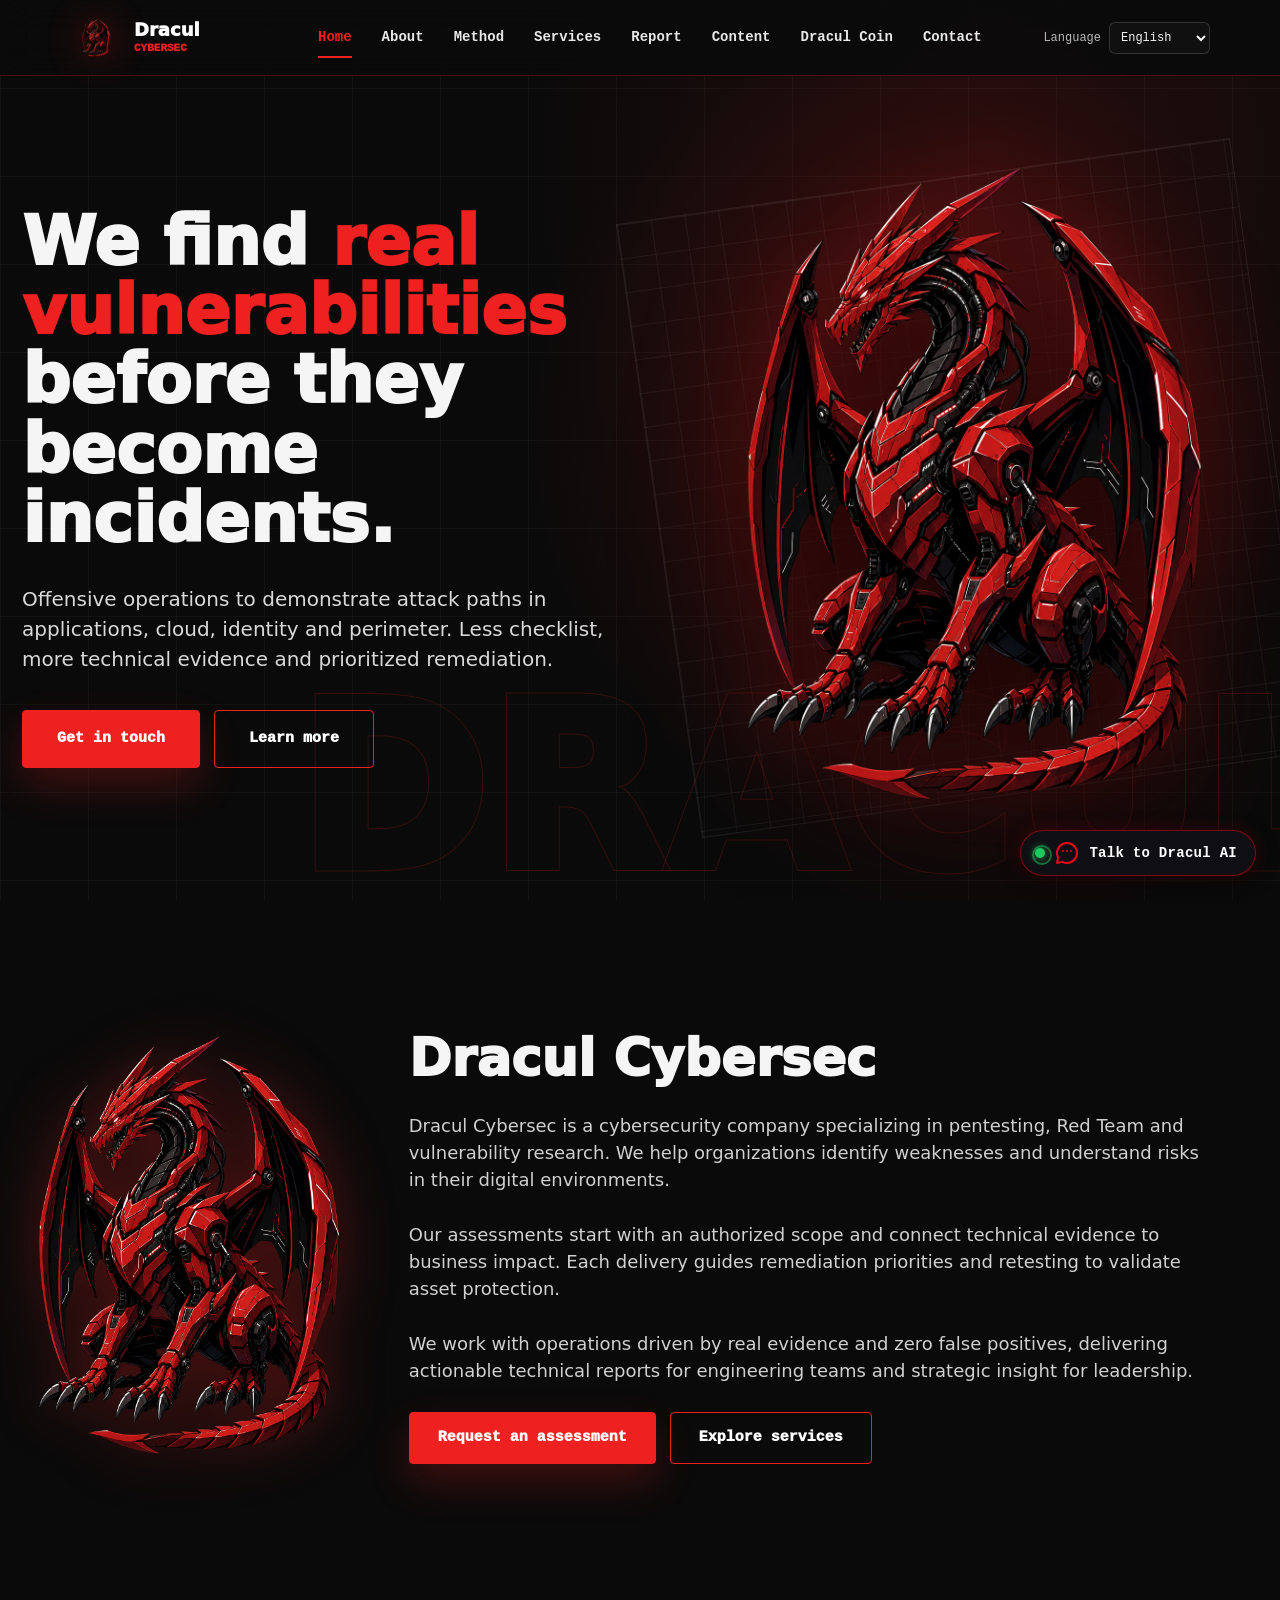
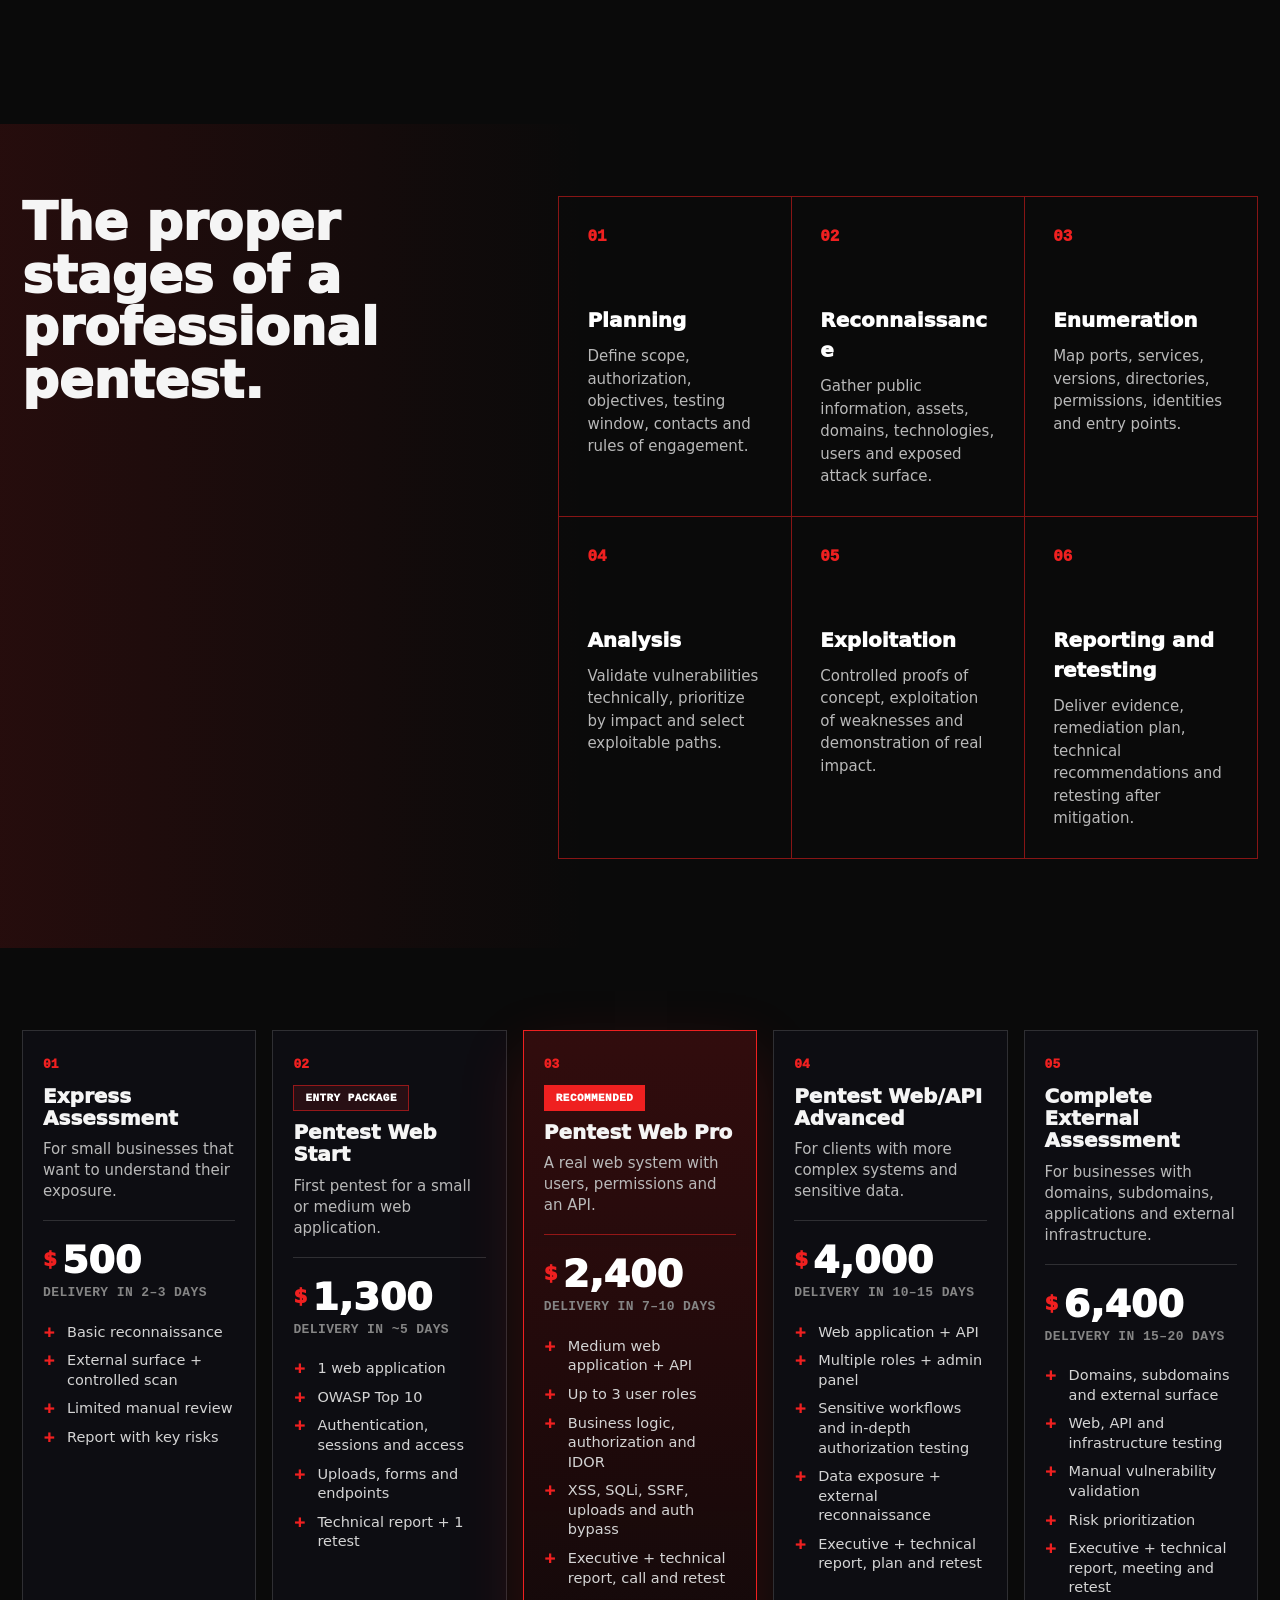
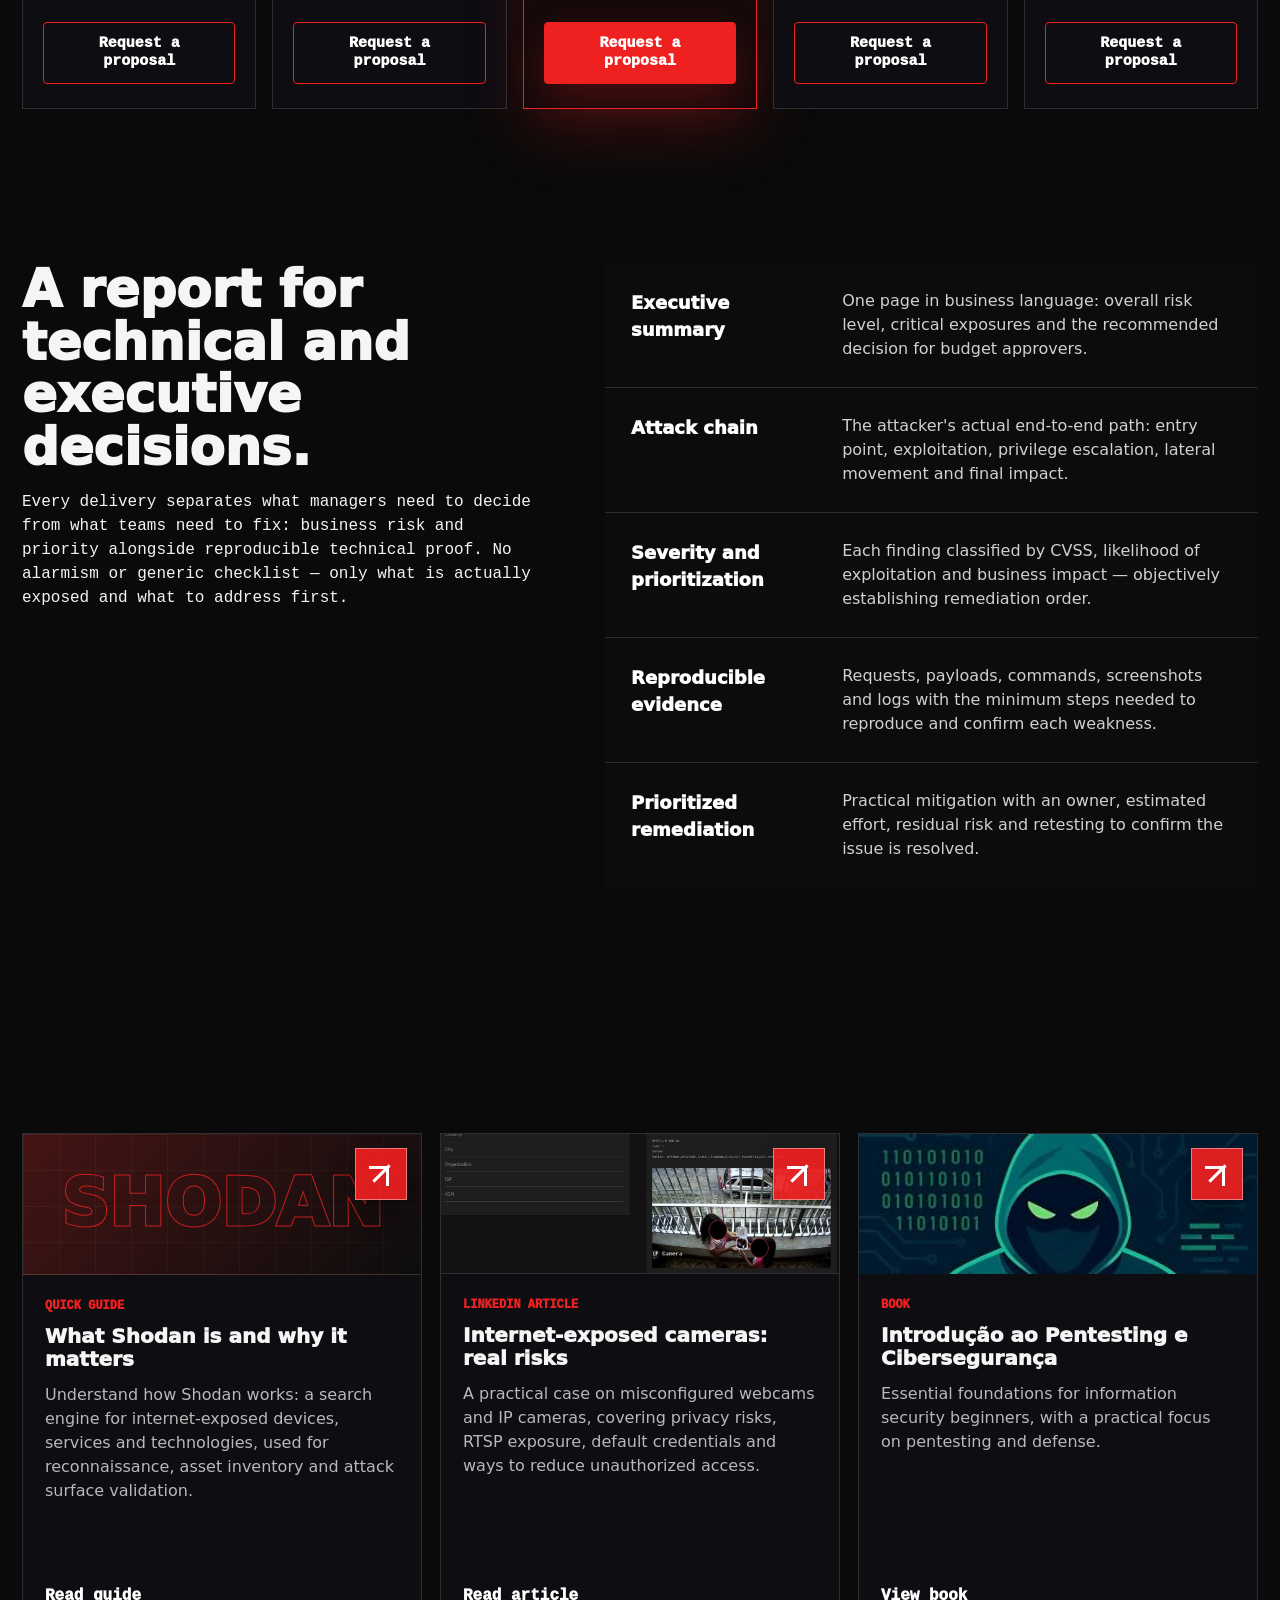
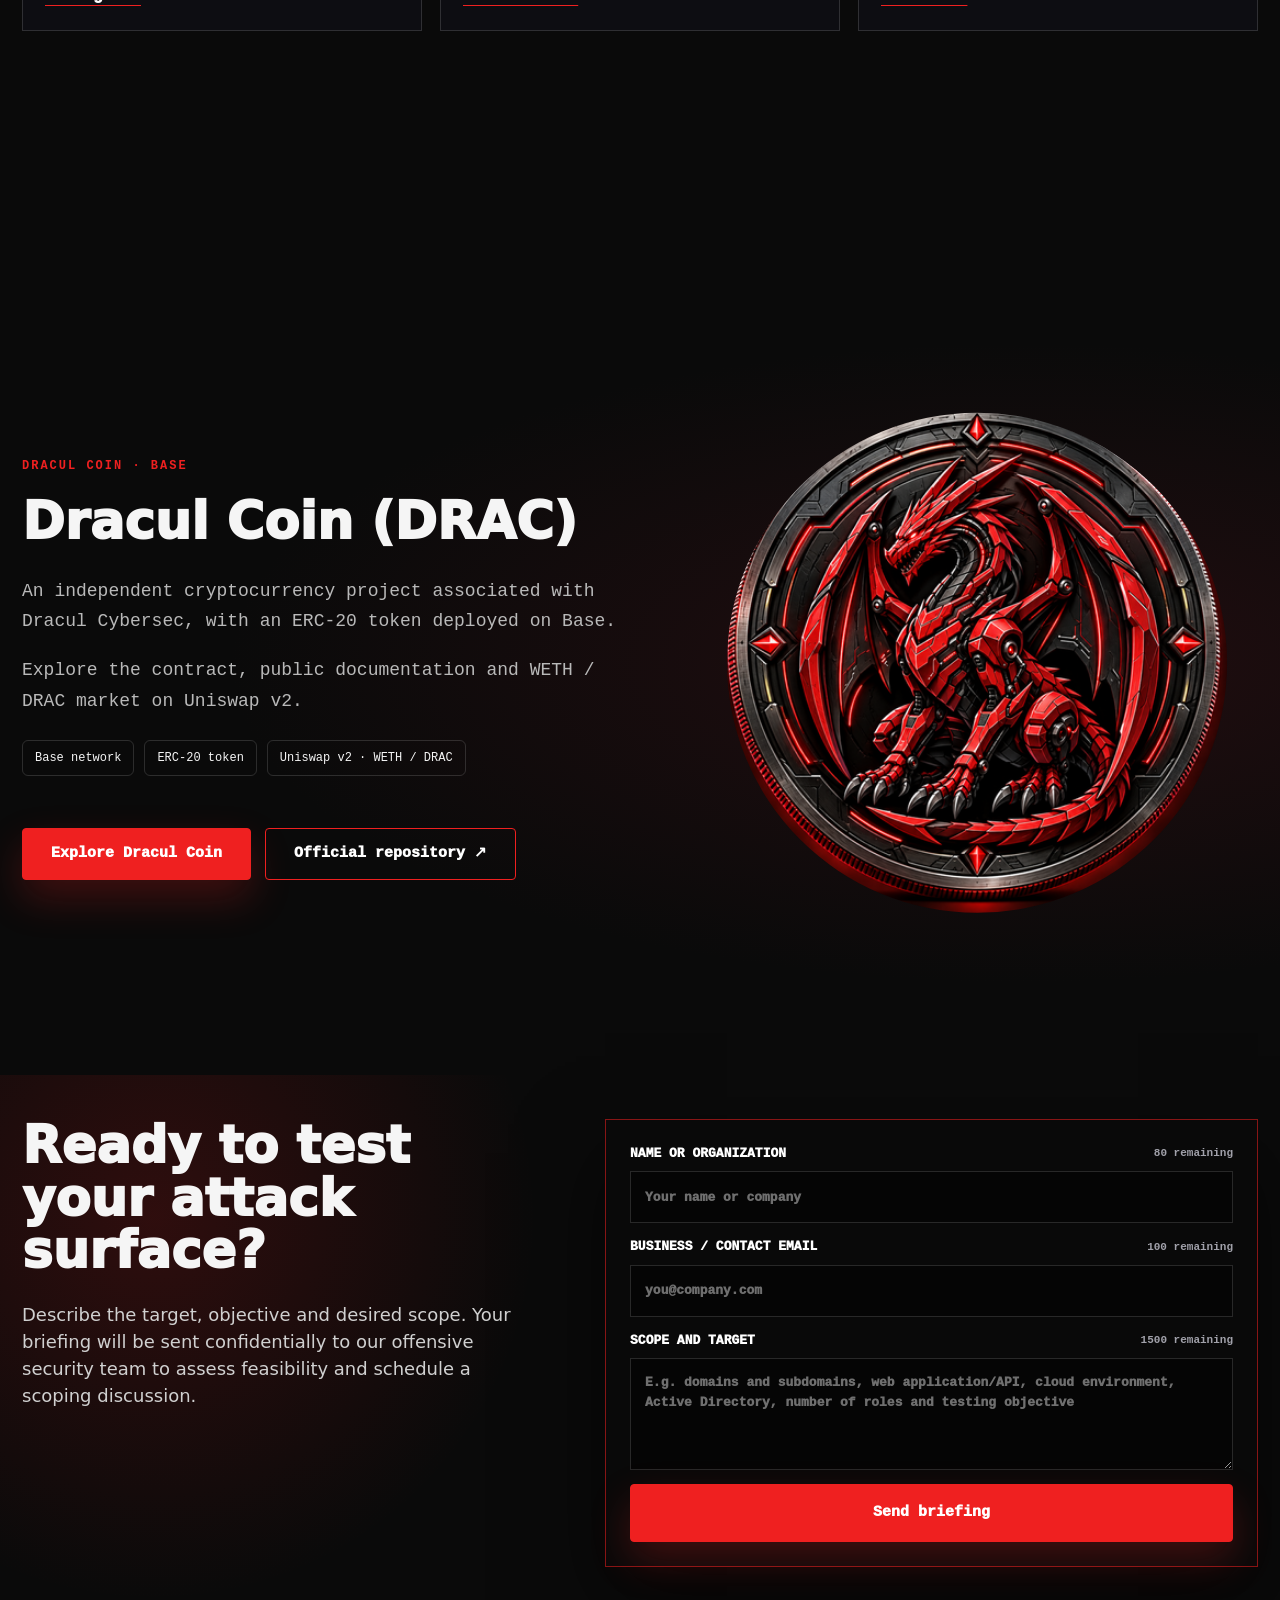
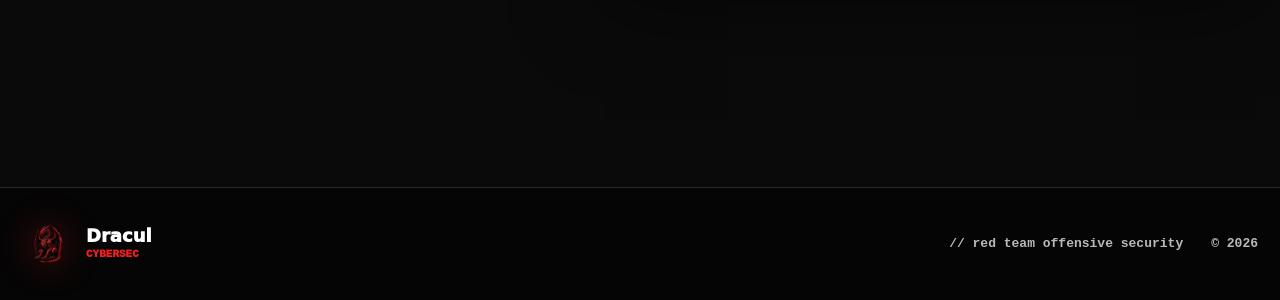
==== docs/index.html @ f7e7abd5 "fix(contact): fix briefing form email transmission with multi-tier delivery and fallback" ====
<!DOCTYPE html>

<html lang="en">
<head><script>document.documentElement.setAttribute('data-locale-initializing','');</script>
<meta charset="utf-8"/>
<meta content="width=device-width, initial-scale=1" name="viewport"/>
<title>Dracul Cybersec | Red Team Offensive Security</title>
<meta content="Dracul Cybersec executa Red Team, pentest ofensivo, pesquisa de vulnerabilidades e validação de caminhos reais de ataque." name="description"/>
<meta content="pentest, red team, cibersegurança, seguranca ofensiva, active directory, pentest web, pentest mobile, api security, dracul cybersec" name="keywords"/>
<meta content="index, follow, max-image-preview:large, max-snippet:-1, max-video-preview:-1" name="robots"/>
<link href="https://draculcybersec.com/" rel="canonical"/>
<meta content="#0a0a0a" name="theme-color"/>
<!-- Open Graph / Facebook / WhatsApp -->
<meta content="pt_BR" property="og:locale"/>
<meta content="website" property="og:type"/>
<meta content="Dracul Cybersec | Red Team &amp; Pentest Ofensivo" property="og:title"/>
<meta content="Operações de Red Team e Pentests avançados em aplicações web, mobile, APIs e nuvem com validação prática e reteste incluso." property="og:description"/>
<meta content="https://draculcybersec.com/" property="og:url"/>
<meta content="Dracul Cybersec" property="og:site_name"/>
<meta content="https://draculcybersec.com/assets/dracul-brand-mark.png" property="og:image"/>
<!-- Twitter Card -->
<meta content="summary_large_image" name="twitter:card"/>
<meta content="Dracul Cybersec | Red Team &amp; Pentest Ofensivo" name="twitter:title"/>
<meta content="Operações ofensivas para provar caminhos reais de ataque antes que virem incidentes." name="twitter:description"/>
<meta content="https://draculcybersec.com/assets/dracul-brand-mark.png" name="twitter:image"/>
<link href="assets/favicon.png" rel="icon" type="image/png"/>
<link as="image" href="assets/dracul-brand-mark.png" rel="preload"/>
<link href="styles.css?v=20261011j" rel="stylesheet"/>
<!-- Schema.org JSON-LD para indexadores (Google, Bing) -->
<script type="application/ld+json">
    {
      "@context": "https://schema.org",
      "@graph": [
        {
          "@type": "ProfessionalService",
          "@id": "https://draculcybersec.com/#organization",
          "name": "Dracul Cybersec",
          "url": "https://draculcybersec.com/",
          "logo": "https://draculcybersec.com/assets/dracul-brand-mark.png",
          "image": "https://draculcybersec.com/assets/dracul-hero-dragon.png",
          "description": "Empresa de segurança cibernética especializada em Red Team, Pentests avançados Web, Mobile, APIs, Nuvem e Active Directory com evidências reais e reteste incluso.",
          "priceRange": "$$",
          "areaServed": {
            "@type": "Country",
            "name": "Brazil"
          },
          "hasOfferCatalog": {
            "@type": "OfferCatalog",
            "name": "Serviços de Segurança Ofensiva",
            "itemListElement": [
              {
                "@type": "Offer",
                "itemOffered": {
                  "@type": "Service",
                  "name": "Pentest Web, Mobile & APIs",
                  "description": "Identificação e exploração de vulnerabilidades críticas em aplicações web, mobile e APIs com validação prática sem falsos positivos."
                }
              },
              {
                "@type": "Offer",
                "itemOffered": {
                  "@type": "Service",
                  "name": "Operações de Red Team",
                  "description": "Simulações de ataque de alta fidelidade simulando adversários reais para avaliar a resiliência e detecção de incidentes."
                }
              },
              {
                "@type": "Offer",
                "itemOffered": {
                  "@type": "Service",
                  "name": "Active Directory & Segurança em Nuvem",
                  "description": "Mapeamento de caminhos de escalação de privilégios e abuso de permissões em Active Directory, AWS, Azure e GCP."
                }
              },
              {
                "@type": "Offer",
                "itemOffered": {
                  "@type": "Service",
                  "name": "Attack Surface Management",
                  "description": "Mapeamento contínuo de superfície de ataque exposta na internet e identificação preventiva de ativos esquecidos."
                }
              },
              {
                "@type": "Offer",
                "itemOffered": {
                  "@type": "Service",
                  "name": "Exercício de Purple Team",
                  "description": "Atuação integrada entre equipe ofensiva e defensiva para calibração de alertas SIEM/SOC e capacidade de resposta."
                }
              }
            ]
          }
        }
      ]
    }
    </script>
</head>
<body>
<header class="site-header" data-header="">
<a aria-label="Dracul Cybersec" class="brand" href="#inicio">
<img alt="" height="512" src="assets/dracul-brand-mark.png" width="512"/>
<span>
<strong>Dracul</strong>
<small>Cybersec</small>
</span>
</a>
<button aria-controls="nav" aria-expanded="false" class="nav-toggle" data-nav-toggle="" type="button">
<span></span>
<span></span>
<span></span>
<span class="sr-only">Abrir menu</span>
</button>
<nav class="nav" data-nav="" id="nav">
<div class="nav-mobile-top">
<span class="nav-mobile-title">MENU // SISTEMA</span>
<span class="nav-mobile-badge">TERMINAL OFENSIVO</span>
</div>
<div class="nav-links-list">
<a class="is-active" href="#inicio">
<span class="nav-item-num">01</span>
<span class="nav-item-name">Home</span>
<span aria-hidden="true" class="nav-item-arrow">→</span>
</a>
<a href="#sobre">
<span class="nav-item-num">02</span>
<span class="nav-item-name">Sobre</span>
<span aria-hidden="true" class="nav-item-arrow">→</span>
</a>
<a href="#metodo">
<span class="nav-item-num">03</span>
<span class="nav-item-name">Método</span>
<span aria-hidden="true" class="nav-item-arrow">→</span>
</a>
<a href="#servicos">
<span class="nav-item-num">04</span>
<span class="nav-item-name">Serviços</span>
<span aria-hidden="true" class="nav-item-arrow">→</span>
</a>
<a href="#relatorio">
<span class="nav-item-num">05</span>
<span class="nav-item-name">Relatório</span>
<span aria-hidden="true" class="nav-item-arrow">→</span>
</a>
<a href="#conteudo">
<span class="nav-item-num">06</span>
<span class="nav-item-name">Conteúdo</span>
<span aria-hidden="true" class="nav-item-arrow">→</span>
</a>
<a href="#dracul-coin"><span class="nav-item-num">07</span><span class="nav-item-name">Dracul Coin</span><span aria-hidden="true" class="nav-item-arrow">→</span></a>
</div>
<!-- <a href="#academy">Academy</a> -->
<div class="nav-cta-box">
<a class="nav-cta-btn" href="#contato">
<span class="nav-cta-desktop">Contato</span>
<span class="nav-cta-mobile">Falar com Especialistas</span>
<span aria-hidden="true" class="nav-cta-arrow">→</span>
</a>
</div>
<div class="nav-mobile-bottom">
<div class="nav-status-indicator">
<span class="pulse-dot"></span>
<span>DRACUL CYBERSEC // RED TEAM</span>
</div>
<span class="nav-system-status">ONLINE</span>
</div>
</nav>
<label class="portfolio-language"><span>Language</span><select aria-label="Language" id="portfolio-language"><option lang="en" selected value="en">English</option><option lang="es" value="es">Español</option><option lang="pt-BR" value="pt">Português</option></select></label>
</header>
<main>
<section aria-labelledby="hero-title" class="hero" id="inicio">
<div aria-hidden="true" class="hero-bg-word">DRACUL</div>
<div class="container hero-grid">
<div class="hero-copy">
<h1 id="hero-title">
              Encontramos <span>falhas reais</span> antes que elas virem incidente.
            </h1>
<p class="lead">
              Operações ofensivas para provar caminhos de ataque em aplicações, nuvem, identidade e perímetro. Menos
              checklist, mais evidência técnica e correção priorizada.
            </p>
<div class="hero-actions">
<a class="button primary" href="#contato">Entre em contato</a>
<a class="button outline" href="#sobre">Saiba mais</a>
<!-- <a class="button outline" href="http://localhost/index.php">Acessar Academy</a> -->
</div>
</div>
<div aria-label="Dragão Dracul Cybersec" class="hero-art">
<div aria-hidden="true" class="dragon-halo"></div>
<img alt="Dragão cybernético Dracul Cybersec" height="1536" src="assets/dracul-hero-dragon.png" width="1024"/>
</div>
</div>
</section>
<section aria-labelledby="about-title" class="about-section" id="sobre">
<div class="container about-grid">
<div class="about-dragon">
<img alt="Dragão da Dracul Cybersec" height="1536" src="assets/dracul-hero-dragon.png" width="1024"/>
</div>
<div class="about-copy">
<h2 id="about-title">Dracul Cybersec</h2>
<p>
              A Dracul Cybersec é uma empresa de cibersegurança especializada em pentest, Red Team e pesquisa de vulnerabilidades. Ajudamos organizações a identificar falhas e entender os riscos em seus ambientes digitais.
            </p>
<p>
              Nossas avaliações partem de um escopo autorizado e conectam evidências técnicas ao impacto no negócio. Cada entrega orienta a priorização das correções e o reteste para validar a proteção dos ativos.
            </p>
<p>
              Trabalhamos com operações orientadas a evidências reais e zero falsos positivos, com relatórios técnicos acionáveis para times de engenharia e visão estratégica para a liderança.
            </p>
<div class="about-actions">
<a class="button primary compact" href="#contato">Solicitar avaliação</a>
<a class="button outline compact" href="#servicos">Conhecer serviços</a>
</div>
</div>
</div>
</section>
<section aria-labelledby="method-title" class="method-section" id="metodo">
<div class="container method-grid">
<div>
<h2 id="method-title">Etapas corretas de um pentest profissional.</h2>
</div>
<ol class="steps">
<li><span>01</span><strong>Planejamento</strong><p>Definição de escopo, autorização, objetivos, janela, contatos e regras de engajamento.</p></li>
<li><span>02</span><strong>Reconhecimento</strong><p>Coleta de informações públicas, ativos, domínios, tecnologias, usuários e superfície exposta.</p></li>
<li><span>03</span><strong>Enumeração</strong><p>Mapeamento de portas, serviços, versões, diretórios, permissões, identidades e pontos de entrada.</p></li>
<li><span>04</span><strong>Análise</strong><p>Validação técnica de vulnerabilidades, priorização por impacto e escolha dos caminhos exploráveis.</p></li>
<li><span>05</span><strong>Exploração</strong><p>Execução controlada de provas de conceito, abuso de falhas e demonstração do impacto real.</p></li>
<li><span>06</span><strong>Relatório e reteste</strong><p>Entrega das evidências, plano de correção, recomendação técnica e reteste após mitigação.</p></li>
</ol>
</div>
</section>
<section aria-label="Serviços" class="services-section" id="servicos">
<div class="container pricing-grid">
<article class="price-card">
<header class="price-head">
<span class="price-index">01</span>
<h3>Auditoria Express</h3>
<p class="price-for">Para empresas pequenas que querem saber se estão muito expostas.</p>
</header>
<p class="price-value"><span class="price-currency">$</span>500</p>
<p class="price-term">Entrega em 2–3 dias</p>
<ul class="price-list">
<li>Reconhecimento básico</li>
<li>Superfície externa + scan controlado</li>
<li>Revisão manual limitada</li>
<li>Relatório com principais riscos</li>
</ul>
<a class="button outline compact price-cta" href="#contato">Solicitar proposta</a>
</article>
<article class="price-card">
<header class="price-head">
<span class="price-index">02</span>
<span class="price-badge">Pacote de entrada</span>
<h3>Pentest Web Start</h3>
<p class="price-for">Primeiro pentest de uma aplicação web pequena ou média.</p>
</header>
<p class="price-value"><span class="price-currency">$</span>1,300</p>
<p class="price-term">Entrega em ~5 dias</p>
<ul class="price-list">
<li>1 aplicação web</li>
<li>OWASP Top 10</li>
<li>Autenticação, sessão e acesso</li>
<li>Uploads, formulários e endpoints</li>
<li>Relatório técnico + 1 reteste</li>
</ul>
<a class="button outline compact price-cta" href="#contato">Solicitar proposta</a>
</article>
<article class="price-card is-featured">
<header class="price-head">
<span class="price-index">03</span>
<span class="price-badge">Mais recomendado</span>
<h3>Pentest Web Pro</h3>
<p class="price-for">Sistema web real com usuários, permissões e API.</p>
</header>
<p class="price-value"><span class="price-currency">$</span>2,400</p>
<p class="price-term">Entrega em 7–10 dias</p>
<ul class="price-list">
<li>Aplicação web média + API</li>
<li>Até 3 perfis de usuário</li>
<li>Lógica de negócio, autorização e IDOR</li>
<li>XSS, SQLi, SSRF, upload e auth bypass</li>
<li>Relatório exec. + técnico, call e reteste</li>
</ul>
<a class="button primary compact price-cta" href="#contato">Solicitar proposta</a>
</article>
<article class="price-card">
<header class="price-head">
<span class="price-index">04</span>
<h3>Pentest Web/API Advanced</h3>
<p class="price-for">Para cliente com sistema mais sério e dados sensíveis.</p>
</header>
<p class="price-value"><span class="price-currency">$</span>4,000</p>
<p class="price-term">Entrega em 10–15 dias</p>
<ul class="price-list">
<li>Aplicação web + API</li>
<li>Múltiplos perfis + painel admin</li>
<li>Fluxos sensíveis e autorização profunda</li>
<li>Exposição de dados + recon externo</li>
<li>Relatório exec. + técnico, plano e reteste</li>
</ul>
<a class="button outline compact price-cta" href="#contato">Solicitar proposta</a>
</article>
<article class="price-card">
<header class="price-head">
<span class="price-index">05</span>
<h3>Auditoria Externa Completa</h3>
<p class="price-for">Para empresas com domínio, subdomínios, aplicações e infraestrutura externa.</p>
</header>
<p class="price-value"><span class="price-currency">$</span>6,400</p>
<p class="price-term">Entrega em 15–20 dias</p>
<ul class="price-list">
<li>Domínios, subdomínios e superfície externa</li>
<li>Testes web, API e infraestrutura</li>
<li>Validação manual de vulnerabilidades</li>
<li>Priorização de risco</li>
<li>Relatório exec. + técnico, reunião e reteste</li>
</ul>
<a class="button outline compact price-cta" href="#contato">Solicitar proposta</a>
</article>
</div>
</section>
<section aria-labelledby="proof-title" class="proof-section" id="relatorio">
<div class="container proof-grid">
<div>
<h2 id="proof-title">Relatório que serve para decisão técnica e executiva.</h2>
<p>
              Toda entrega separa o que o gestor precisa para decidir do que a equipe precisa para corrigir:
              risco de negócio e prioridade de um lado, prova técnica reproduzível do outro. Sem alarmismo e
              sem checklist genérico — apenas o que está realmente exposto e o que fazer primeiro.
            </p>
</div>
<div class="proof-list">
<p><strong>Resumo executivo</strong><span>Uma página em linguagem de negócio: nível de risco geral, exposições críticas e a decisão recomendada para quem aprova orçamento.</span></p>
<p><strong>Cadeia de ataque</strong><span>O caminho real do atacante de ponta a ponta: ponto de entrada, exploração, escalada de privilégio, movimentação lateral e impacto final.</span></p>
<p><strong>Severidade e priorização</strong><span>Cada achado classificado por CVSS, probabilidade de exploração e impacto no negócio — definindo objetivamente a ordem do que corrigir.</span></p>
<p><strong>Evidência reproduzível</strong><span>Requests, payloads, comandos, prints e logs com os passos mínimos para sua equipe reproduzir e confirmar cada falha.</span></p>
<p><strong>Correção priorizada</strong><span>Mitigação prática com responsável (owner), esforço estimado, risco residual e reteste para comprovar que a falha foi fechada.</span></p>
</div>
</div>
</section>
<section aria-label="Conteúdo" class="content-section" id="conteudo">
<div class="container content-grid">
<article class="content-card feature-card">
<button aria-label="Ler guia sobre o Shodan" class="content-preview shodan-media" data-modal-target="article-shodan-modal" type="button">
<span>SHODAN</span>
<span aria-hidden="true" class="open-badge"></span>
</button>
<div>
<p class="content-type">Guia rápido</p>
<h3>O que é o Shodan e por que ele importa</h3>
<p>
                Entenda como o Shodan funciona: um motor de busca para dispositivos, serviços e tecnologias expostas na
                internet, usado em reconhecimento, inventário de ativos e validação de superfície de ataque.
              </p>
<button class="content-action" data-modal-target="article-shodan-modal" type="button">
                Ler guia
              </button>
</div>
</article>
<article class="content-card">
<button aria-label="Ler artigo sobre câmeras expostas na internet" class="content-preview" data-modal-target="post-shodan-modal" type="button">
<img alt="" height="577" src="assets/linkedin-shodan-post-thumb.jpg" width="1280"/>
<span aria-hidden="true" class="open-badge"></span>
</button>
<div>
<p class="content-type">Artigo no LinkedIn</p>
<h3>Câmeras expostas na internet: risco real</h3>
<p>
                Caso prático sobre webcams e câmeras IP mal configuradas, com foco nos riscos de privacidade, exposição
                de RTSP, credenciais padrão e medidas para reduzir acesso indevido.
              </p>
<button class="content-action" data-modal-target="post-shodan-modal" type="button">
                Ler conteúdo
              </button>
</div>
</article>
<article class="content-card book-card">
<button aria-label="Abrir livro Introdução ao Pentesting e Cibersegurança" class="content-preview book-preview" data-modal-target="book-pentest-modal" type="button">
<img alt="Capa do livro Introdução ao Pentesting e Cibersegurança" height="522" src="assets/book-pentest-cover.jpg" width="348"/>
<span aria-hidden="true" class="open-badge"></span>
</button>
<div>
<p class="content-type">Livro</p>
<h3>Introdução ao Pentesting e Cibersegurança</h3>
<p>
                Fundamentos essenciais para iniciantes em segurança da informação, com foco em base prática para
                pentest e defesa.
              </p>
<button class="content-action" data-modal-target="book-pentest-modal" type="button">
                Ver livro
              </button>
</div>
</article>
</div>
</section>
<!-- <section class="academy-section" id="academy" aria-labelledby="academy-title">
        <div class="container academy-grid">
          <div class="academy-copy">
            <p class="academy-kicker">// Dracul Cybersec Academy</p>
            <h2 id="academy-title">Treino ofensivo com método, evidência e ambiente descartável.</h2>
            <p>
              Uma plataforma protegida por login e assinatura mensal, com manual técnico completo, checklists
              persistentes e laboratórios locais iniciados com um clique. O conteúdo acompanha o percurso real de um
              pentest autorizado — do escopo ao reteste — sem depender da EC2.
            </p>
            <ul class="academy-features">
              <li><strong>Manual aplicado</strong><span>52 capítulos, mais de 1.100 verificações e trilha adaptada ao laboratório atual.</span></li>
              <li><strong>Laboratórios locais</strong><span>Juice Shop, WebGoat, DVWA e dojo de containers publicados apenas em loopback.</span></li>
              <li><strong>Dev e Prod</strong><span>Perfis separados, cobrança Stripe em produção e isolamento explícito dos alvos.</span></li>
              <li><strong>Multilíngue</strong><span>Interface e manual completo com tradução progressiva e cache por idioma.</span></li>
            </ul>
            <div class="hero-actions">
              <a class="button primary" href="http://localhost/index.php">Entrar na Academy</a>
              <a class="button outline" href="http://localhost/index.php?r=pricing">Ver assinatura</a>
            </div>
          </div>
          <div class="academy-console" aria-label="Fluxo de aprendizagem da Dracul Cybersec Academy">
            <div class="academy-console-head"><span></span><span></span><span></span><strong>DRACUL_ACADEMY</strong></div>
            <ol>
              <li><span>01</span><div><strong>HIPÓTESE</strong><small>escopo · superfície · controle</small></div></li>
              <li><span>02</span><div><strong>LAB ISOLADO</strong><small>start · teste · evidência</small></div></li>
              <li><span>03</span><div><strong>IMPACTO MÍNIMO</strong><small>causa raiz · correção</small></div></li>
              <li><span>04</span><div><strong>RETESTE</strong><small>regressão · relatório</small></div></li>
            </ol>
            <img src="assets/dracul-brand-mark.png" alt="" width="512" height="512" />
          </div>
        </div>
      </section> -->
<section aria-labelledby="coin-intro-title" class="coin-intro-section" id="dracul-coin">
<div class="container coin-intro-grid"><div class="coin-intro-copy"><p class="coin-intro-label">DRACUL COIN · BASE</p><h2 id="coin-intro-title">Dracul Coin (DRAC)</h2>
<p>Um projeto independente de criptomoeda associado à Dracul Cybersec, com token ERC-20 implantado na rede Base.</p>
<p>Conheça o contrato, a documentação pública e o mercado WETH / DRAC na Uniswap v2.</p>
<div class="coin-intro-facts"><span>Rede Base</span><span>Token ERC-20</span><span>Uniswap v2 · WETH / DRAC</span></div>
<div class="about-actions"><a class="button primary compact" href="/draccoin/">Conhecer Dracul Coin</a><a class="button outline compact" href="https://github.com/Dracul-Cybersec/dracul-coin" rel="noopener noreferrer" target="_blank">Repositório oficial ↗</a></div>
</div><a aria-label="Conhecer Dracul Coin" class="coin-intro-visual" href="/draccoin/"><img alt="Moeda Dracul Coin com dragão vermelho" height="512" loading="lazy" src="draccoin/assets/drac-coin-512.png" width="512"/></a></div></section>
<section aria-labelledby="contact-title" class="contact-section" id="contato">
<div class="container contact-grid">
<div>
<h2 id="contact-title">Pronto para testar sua superfície?</h2>
<p>
              Conte o alvo, o objetivo e o escopo desejado. O briefing será transmitido com sigilo absoluto para a nossa equipe técnica de segurança ofensiva para avaliação de viabilidade e agendamento de alinhamento.
            </p>
</div>
<form action="https://formsubmit.co/support@draculcybersec.com" class="contact-form" data-contact-form="" method="POST">
<input name="_next" type="hidden" value="https://draculcybersec.com/#contato"/>
<input name="_subject" type="hidden" value="[Briefing Dracul Cybersec] Novo briefing recebido"/>
<input name="_captcha" type="hidden" value="false"/>
<input name="_template" type="hidden" value="table"/>
<label>
<div class="field-header">
<span>Nome ou Organização</span>
<span class="char-counter" id="name-counter">80 restantes</span>
</div>
<input autocomplete="name" id="briefing-name" maxlength="80" minlength="2" name="name" placeholder="Seu nome ou empresa" required="" type="text"/>
</label>
<label>
<div class="field-header">
<span>E-mail corporativo / contato</span>
<span class="char-counter" id="email-counter">100 restantes</span>
</div>
<input autocomplete="email" id="briefing-email" maxlength="100" minlength="5" name="email" placeholder="voce@empresa.com" required="" type="email"/>
</label>
<label>
<div class="field-header">
<span>Escopo e Alvo</span>
<span class="char-counter" id="scope-counter">1500 restantes</span>
</div>
<textarea id="briefing-scope" maxlength="1500" minlength="10" name="scope" placeholder="Ex.: domínio e subdomínios, aplicação web/API, ambiente cloud, Active Directory, nº de perfis e o objetivo do teste" required="" rows="4"></textarea>
</label>
<button class="button primary full" type="submit">Enviar briefing</button>
</form>
</div>
</section>
</main>
<dialog aria-labelledby="article-shodan-title" class="modal modal-reading-dialog" id="article-shodan-modal">
<div class="modal-panel">
<button aria-label="Fechar" class="modal-close" data-modal-close="" type="button">Fechar</button>
<article class="modal-reading">
<p class="content-type">Guia rápido</p>
<h2 id="article-shodan-title">O que é o Shodan e por que ele importa</h2>
<p class="article-meta">Dracul Cybersec · Fundamentos de reconhecimento · ~5 min de leitura</p>
<p class="article-lead">
            O Shodan é um motor de busca para ativos conectados à internet. Enquanto buscadores tradicionais indexam
            páginas, o Shodan cataloga serviços, banners, portas, certificados, tecnologias e metadados que ajudam a
            entender o que uma organização ou um provedor deixou exposto publicamente.
          </p>
<div class="modal-article">
<h3>O que o Shodan enxerga</h3>
<p>
              Quando um serviço responde na internet, ele pode revelar informações técnicas: porta aberta, protocolo,
              versão do software, cabeçalhos HTTP, certificado TLS, nome do produto, localização aproximada, provedor,
              sistema operacional ou mensagem de banner. O Shodan coleta esse tipo de dado e permite consultar o
              resultado como um inventário pesquisável da superfície pública.
            </p>
<p>
              Isso não significa que todo resultado seja uma vulnerabilidade. Um servidor web, uma VPN ou um painel de
              administração podem aparecer no Shodan apenas porque estão publicados. O risco nasce quando o serviço está
              desatualizado, mal configurado, sem autenticação adequada, com credenciais padrão ou exposto sem necessidade.
            </p>
<h3>Como ele é usado em segurança</h3>
<p>
              Em um trabalho autorizado, o Shodan acelera a fase de reconhecimento. Ele ajuda a localizar ativos que a
              empresa talvez nem saiba que estão online, identificar tecnologias antigas, descobrir portas incomuns e
              priorizar aquilo que precisa de validação manual. Para defesa, funciona como uma lente externa: mostra como
              a organização aparece para qualquer pessoa na internet.
            </p>
<dl class="defs">
<div><dt>Inventário externo</dt><dd>Ajuda a encontrar domínios, IPs e serviços publicados fora do controle esperado.</dd></div>
<div><dt>Priorização</dt><dd>Permite filtrar tecnologias, portas e banners que merecem revisão antes de uma exploração real.</dd></div>
<div><dt>Monitoramento</dt><dd>Serve para acompanhar se um ativo novo apareceu exposto depois de mudanças de infraestrutura.</dd></div>
</dl>
<h3>Filtros comuns</h3>
<p>
              A força do Shodan está nos filtros. Eles permitem transformar uma busca ampla em uma consulta operacional.
              Alguns exemplos seguros para entendimento:
            </p>
<pre class="code-block"><code>org:"Nome da Organizacao"
ssl.cert.subject.cn:"exemplo.com"
http.title:"Painel Administrativo"
port:443 product:"nginx"</code></pre>
<dl class="defs">
<div><dt>org</dt><dd>Filtra por organização ou provedor associado ao ativo.</dd></div>
<div><dt>ssl.cert.subject.cn</dt><dd>Procura nomes presentes no certificado TLS.</dd></div>
<div><dt>http.title</dt><dd>Busca pelo título HTML retornado por uma aplicação web.</dd></div>
<div><dt>port / product</dt><dd>Combinam porta e tecnologia para refinar a superfície analisada.</dd></div>
</dl>
<h3>O que fazer com os achados</h3>
<p>
              O resultado do Shodan deve ser ponto de partida, não conclusão. Depois de encontrar um ativo, o passo
              correto é confirmar propriedade, validar se o serviço ainda está online, entender se ele deveria estar
              exposto e documentar risco, impacto e correção. Em ambientes profissionais, cada teste precisa respeitar
              escopo e autorização.
            </p>
<ul>
<li>Remova da internet painéis administrativos que não precisam ser públicos.</li>
<li>Restrinja acesso por VPN, allowlist de IP ou controle de identidade forte.</li>
<li>Atualize serviços que aparecem com versões antigas ou banners detalhados demais.</li>
<li>Monitore periodicamente novos ativos publicados em nuvem, datacenter e terceiros.</li>
</ul>
<h3>Resumo</h3>
<p>
              O Shodan é valioso porque mostra exposição real. Ele não substitui um pentest, mas ajuda a descobrir onde
              olhar primeiro. Usado corretamente, reduz surpresa, melhora inventário e orienta decisões defensivas com
              base no que está visível do lado de fora.
            </p>
</div>
<a class="button primary compact" href="https://www.shodan.io/" rel="noopener noreferrer" target="_blank">
            Conhecer o Shodan
          </a>
</article>
</div>
</dialog>
<dialog aria-labelledby="post-shodan-title" class="modal modal-reading-dialog" id="post-shodan-modal">
<div class="modal-panel">
<button aria-label="Fechar" class="modal-close" data-modal-close="" type="button">Fechar</button>
<article class="modal-reading">
<p class="content-type">Artigo no LinkedIn</p>
<h2 id="post-shodan-title">Shodan e os Riscos de uma Webcam Exposta à Internet</h2>
<p class="article-meta">Por Fábio Silva Monteiro · LinkedIn · ~8 min de leitura</p>
<p class="article-lead">
            Hoje em dia é comum encontrar câmeras conectadas em quase todo lugar — lojas, residências, shoppings e até
            nas ruas — com o objetivo de monitorar atividades. A maioria é simples de instalar e pode ser acessada
            pelo celular através de aplicativos, mas, quando mal configuradas, viram um risco de segurança. É sobre
            esse risco e sobre como o Shodan é usado para encontrar essas câmeras expostas e mal configuradas que
            trata este artigo.
          </p>
<div class="modal-article">
<h3>O que é o Shodan</h3>
<p>
              O Shodan é um motor de busca, parecido com o Google, mas com uma característica única: ele realiza
              buscas específicas por dispositivos conectados à internet, indo muito além da indexação comum. A
              ferramenta consegue fornecer informações detalhadas sobre servidores, câmeras de segurança, roteadores
              e outros dispositivos. Em vez de páginas, o Shodan mapeia e categoriza dispositivos online, dando a
              qualquer pessoa a capacidade de encontrar informações detalhadas sobre o que está conectado à internet.
            </p>
<p>
              Atualmente ele é uma ferramenta poderosa e importante na fase de reconhecimento do alvo. Ao iniciar um
              pentest precisamos identificar possíveis vulnerabilidades, e o Shodan faz isso de forma muito direta. A
              ferramenta ainda possui categorias de busca — sistemas de controle industrial, bancos de dados,
              infraestrutura de rede e mais — o que agiliza bastante a coleta de dados.
            </p>
<h3>Os riscos da exposição da câmera</h3>
<p>
              Quando uma câmera IP está mal configurada e exposta na internet, ela pode ser facilmente descoberta e
              explorada pelo Shodan, e as implicações são preocupantes. Um atacante poderia visualizar a transmissão
              ao vivo, manipular o dispositivo, roubar dados ou usar a câmera como ponto de entrada para atacar outros
              sistemas da mesma rede. Além disso, poderia comprometer a privacidade do dono e, em casos extremos, usar
              as informações coletadas para extorsão ou roubo.
            </p>
<h3>Capturando a prévia de uma câmera com o Shodan</h3>
<p>
              Com os riscos em mente, uma string simples no Shodan já retorna câmeras expostas que exibem uma imagem
              de prévia:
            </p>
<pre class="code-block"><code>country:"BR" port:"554" has_screenshot:true</code></pre>
<dl class="defs">
<div><dt>country:"BR"</dt><dd>Busca dispositivos localizados no Brasil (BR).</dd></div>
<div><dt>port:"554"</dt><dd>Busca dispositivos com a porta 554 aberta — normalmente o RTSP (Real-Time Streaming Protocol), usado para transmitir vídeo e áudio ao vivo pela internet.</dd></div>
<div><dt>has_screenshot:true</dt><dd>Limita os resultados a dispositivos que já expõem uma captura de tela.</dd></div>
</dl>
<p>
              Nos resultados originais os IPs foram removidos para não expor ainda mais as câmeras. Com acesso a uma
              transmissão como essa, um atacante poderia monitorar os horários de entrada e saída do alvo em casa; e,
              se a página de administração estiver vulnerável, poderia até ajustar o zoom para capturar placas de
              veículos. As possibilidades são vastas quando o acesso não autorizado é obtido.
            </p>
<h3>Lendo o serviço exposto (métodos RTSP)</h3>
<p>O Shodan também revela os métodos habilitados no dispositivo, por exemplo:</p>
<pre class="code-block"><code>Public: OPTIONS, DESCRIBE, SETUP</code></pre>
<p>Isso é perigoso, pois cada método abre um caminho para obter mais informações sobre o dispositivo:</p>
<dl class="defs">
<div><dt>OPTIONS</dt><dd>Permite descobrir os métodos suportados.</dd></div>
<div><dt>DESCRIBE</dt><dd>Retorna informações sobre o recurso de mídia (como parâmetros de streaming).</dd></div>
<div><dt>SETUP</dt><dd>Configura uma sessão de mídia.</dd></div>
<div><dt>TEARDOWN</dt><dd>Encerra uma sessão de mídia.</dd></div>
<div><dt>PLAY</dt><dd>Inicia a reprodução da transmissão de mídia.</dd></div>
<div><dt>SET_PARAMETER</dt><dd>Permite modificar parâmetros do servidor ou do cliente.</dd></div>
<div><dt>GET_PARAMETER</dt><dd>Permite obter parâmetros do servidor ou do cliente.</dd></div>
</dl>
<h3>Validando os métodos</h3>
<p>Para verificar se o servidor está no ar e respondendo, o <code>curl</code> confirma um status 200:</p>
<pre class="code-block"><code>curl -i -X OPTIONS "rtsp://&lt;ip&gt;"</code></pre>
<dl class="defs">
<div><dt>curl</dt><dd>Ferramenta de linha de comando para transferir dados de/para um servidor.</dd></div>
<div><dt>-i</dt><dd>Exibe os cabeçalhos da resposta.</dd></div>
<div><dt>-X OPTIONS</dt><dd>Solicita o método OPTIONS para descobrir o que é suportado.</dd></div>
</dl>
<p>Em seguida, o método <code>DESCRIBE</code> reúne mais informações sobre o alvo:</p>
<pre class="code-block"><code>echo -e "DESCRIBE rtsp://&lt;target_ip&gt;:&lt;port&gt;/ RTSP/1.0\r\nCSeq: 1\r\n\r\n" | nc &lt;target_ip&gt; &lt;port&gt;</code></pre>
<dl class="defs">
<div><dt>echo -e</dt><dd>Monta a string que será enviada; a opção <code>-e</code> interpreta caracteres especiais como <code>\r\n</code>, exigidos pelo formato do protocolo RTSP.</dd></div>
<div><dt>CSeq: 1</dt><dd>Número de sequência, que controla a ordem das requisições e respostas.</dd></div>
<div><dt>nc &lt;ip&gt; 554</dt><dd>Usa o Netcat para estabelecer conexão com o dispositivo na porta 554 (RTSP padrão) e enviar a requisição.</dd></div>
</dl>
<h3>O que a resposta revela (SDP)</h3>
<p>
              A resposta traz bastante informação, incluindo a versão do servidor — aqui um <strong>Hipcam
              RealServer 1.0</strong>, que indica o software em uso. A parte mais interessante é o Session Description
              Protocol (SDP), que descreve a sessão de mídia:
            </p>
<dl class="defs">
<div><dt>v= / o= / s= / c= / t=</dt><dd>Versão do SDP, origem e IP do servidor, nome da sessão, rede e tempos da sessão.</dd></div>
<div><dt>m=video 0 RTP/AVP 96</dt><dd>Uma transmissão de vídeo transportada por RTP.</dd></div>
<div><dt>a=rtpmap:96 H264/90000</dt><dd>Vídeo codificado em H264 com taxa de amostragem de 90000.</dd></div>
<div><dt>a=framesize:96 1280-720</dt><dd>Resolução do vídeo de 1280x720.</dd></div>
<div><dt>m=audio 0 RTP/AVP 8 · a=rtpmap:8 PCMA/8000/1</dt><dd>Uma transmissão de áudio em PCM (codec PCMA, 8000 Hz, um canal).</dd></div>
</dl>
<p>
              Em resumo, o dispositivo expõe uma transmissão de vídeo em H264 a 1280x720 e uma de áudio em PCM — tudo
              o que um atacante precisa saber para consumir a transmissão.
            </p>
<h3>Por que isso é tão perigoso</h3>
<p>
              A imagem de capa do artigo original mostra a situação no seu pior cenário: pais instalaram uma câmera
              para monitorar a casa e os filhos, mas o resultado foi mais uma câmera mal configurada e exposta, que
              permite que um estranho assista à mesma transmissão. Os riscos vão da vigilância a situações muito mais
              graves — e é exatamente por isso que proteger esses dispositivos precisa vir em primeiro lugar.
            </p>
<h3>A importância da configuração segura</h3>
<p>
              Uma das maiores falhas nesses dispositivos é o uso contínuo de credenciais padrão. Muitas câmeras IP são
              vendidas com usuários e senhas conhecidos, como "admin" e "password"; se não forem trocados, qualquer um
              que descobrir a câmera pode acessá-la. Muitos dispositivos também deixam portas desnecessárias ou
              serviços inseguros abertos, e usar protocolos como o RTSP sem proteção deixa a transmissão vulnerável à
              interceptação.
            </p>
<h3>Medidas de proteção</h3>
<ul>
<li>Troque as credenciais padrão na configuração inicial — uma senha forte e única é uma barreira simples, porém eficaz.</li>
<li>Considere usar uma VPN para uma camada extra de segurança: ela criptografa o tráfego entre a câmera e o dispositivo de visualização, dificultando muito a interceptação.</li>
<li>Verifique quais portas estão abertas e garanta que nenhuma porta desnecessária esteja expondo o serviço de transmissão da câmera.</li>
<li>Atualize sempre o firmware da câmera quando houver atualizações disponíveis.</li>
</ul>
<h3>Conclusão</h3>
<p>
              Câmeras expostas são um exemplo claro de como uma pequena falha de configuração vira um risco real. Com
              uma única string no Shodan um atacante consegue encontrar o dispositivo, ler seus serviços e consumir a
              transmissão — por isso a correção tem que começar na configuração: credenciais fortes, portas fechadas,
              criptografia e firmware atualizado. Espero que você tenha aprendido algo novo.
            </p>
</div>
<a class="button primary compact" href="https://pt.linkedin.com/pulse/shodan-e-os-riscos-de-uma-webcam-exposta-%C3%A0-internet-f%C3%A1bio-monteiro-j6kuf" rel="noopener noreferrer" target="_blank">
            Ler original no LinkedIn
          </a>
</article>
</div>
</dialog>
<dialog aria-labelledby="book-pentest-title" class="modal" id="book-pentest-modal">
<div class="modal-panel">
<button aria-label="Fechar" class="modal-close" data-modal-close="" type="button">Fechar</button>
<div class="book-modal-grid">
<img alt="Capa do livro Introdução ao Pentesting e Cibersegurança" height="522" src="assets/book-pentest-cover.jpg" width="348"/>
<div class="modal-copy">
<p class="content-type">Livro</p>
<h2 id="book-pentest-title">Introdução ao Pentesting e Cibersegurança</h2>
<p>
              Fundamentos essenciais para iniciantes em segurança da informação, escrito por Fábio Silva Monteiro.
              Uma porta de entrada para conceitos de pentest, risco, segurança ofensiva e postura defensiva.
            </p>
<ul class="modal-list">
<li>Autor: Fábio Silva Monteiro.</li>
<li>Idioma: Português.</li>
<li>ASIN: B0G3XBQ9QN.</li>
<li>Formato físico com 230 páginas.</li>
<li>Publicação: 25 de novembro de 2025.</li>
<li>Editora: Independently published.</li>
</ul>
<a class="button primary compact" href="https://www.amazon.com/dp/B0G3XBQ9QN" rel="noopener noreferrer" target="_blank">
              Ver na Amazon
            </a>
</div>
</div>
</div>
</dialog>
<!-- Dracul AI Conversational Widget -->
<div class="dracul-chat-widget" id="dracul-chat-widget">
<button aria-label="Abrir assistente Dracul AI" class="chat-launcher" id="chat-launcher" type="button">
<span class="launcher-pulse"></span>
<span class="launcher-icon">
<svg fill="none" height="24" stroke="currentColor" stroke-linecap="round" stroke-linejoin="round" stroke-width="2" viewbox="0 0 24 24" width="24">
<path d="M12 2a10 10 0 0 1 10 10c0 5.523-4.477 10-10 10a9.96 9.96 0 0 1-4.587-1.112L2 22l1.112-5.413A9.96 9.96 0 0 1 2 12C2 6.477 6.477 2 12 2z"></path>
<path d="M8 10h.01M12 10h.01M16 10h.01"></path>
</svg>
</span>
<span class="launcher-label">Falar com Dracul AI</span>
</button>
<div aria-hidden="true" aria-labelledby="chat-title" class="chat-window" id="chat-window" role="dialog">
<div class="chat-header">
<div class="chat-header-info">
<div class="chat-avatar">
<img alt="" height="24" src="assets/dracul-brand-mark.png" width="24"/>
<span class="status-dot"></span>
</div>
<div>
<h3 id="chat-title">Dracul AI</h3>
<span class="chat-status-text">Consultor Red Team · Online</span>
</div>
</div>
<button aria-label="Fechar chat" class="chat-close" id="chat-close" type="button">
<svg fill="none" height="18" stroke="currentColor" stroke-width="2" viewbox="0 0 24 24" width="18">
<line x1="18" x2="6" y1="6" y2="18"></line>
<line x1="6" x2="18" y1="6" y2="18"></line>
</svg>
</button>
</div>
<div aria-live="polite" class="chat-body" id="chat-messages" role="log">
<div class="chat-message bot">
<div class="message-content">
<p>Olá! Sou a <strong>Dracul AI</strong>, consultoria de inteligência ofensiva da Dracul Cybersec.</p>
<p>Posso te ajudar a entender os riscos do seu ambiente, planejar o escopo ideal para <strong>Pentest</strong> ou <strong>Red Team</strong> e conectar sua demanda diretamente com a equipe técnica da Dracul Cybersec.</p>
<p>Qual tipo de ativo você gostaria de avaliar hoje?</p>
</div>
</div>
<div class="chat-suggestions" id="chat-suggestions">
<button class="suggestion-chip" data-prompt="Quais serviços de Pentest a Dracul Cybersec oferece?" type="button">🛡️ Serviços de Pentest</button>
<button class="suggestion-chip" data-prompt="Como funciona uma operação de Red Team da Dracul Cybersec?" type="button">🎯 Operação Red Team</button>
<button class="suggestion-chip" data-prompt="Como solicitar uma proposta e qual o escopo necessário?" type="button">📋 Solicitar Proposta</button>
<button class="suggestion-chip" data-prompt="Qual o diferencial do método ofensivo da Dracul?" type="button">⚡ Por que a Dracul?</button>
</div>
</div>
<form class="chat-input-area" id="chat-form">
<input autocomplete="off" id="chat-input" maxlength="1000" placeholder="Pergunte sobre pentest, escopo, proposta..." required="" type="text"/>
<button aria-label="Enviar mensagem" id="chat-send-btn" type="submit">
<svg fill="none" height="18" stroke="currentColor" stroke-linecap="round" stroke-linejoin="round" stroke-width="2" viewbox="0 0 24 24" width="18">
<line x1="22" x2="11" y1="2" y2="13"></line>
<polygon points="22 2 15 22 11 13 2 9 22 2"></polygon>
</svg>
</button>
</form>
</div>
</div>
<footer class="footer">
<div class="container footer-grid">
<a aria-label="Dracul Cybersec" class="brand" href="#inicio">
<img alt="" height="512" src="assets/dracul-brand-mark.png" width="512"/>
<span><strong>Dracul</strong><small>Cybersec</small></span>
</a>
<p>// red team offensive security</p>
<p>© 2026</p>
</div>
</footer>
<!-- Toast notification popup (Desktop: bottom-left, Mobile: bottom-center) -->
<div aria-atomic="true" aria-live="polite" class="dracul-toast-container" id="dracul-toast-container"></div>
<script src="locale.js?v=20261011j"></script>
<script src="portfolio-locale.js?v=20261011j"></script>
<script src="script.js?v=20261011j"></script>
</body>
</html>
---- docs/styles.css ----
:root {
  color-scheme: dark;
  --header-height: 76px;
  --section-frame-gap: 0px;
  --footer-height: 112px;
  --black: #0a0a0a;
  --black-2: #101010;
  --ink: #f5f5f5;
  --muted: #b9b9b9;
  --muted-2: #858585;
  --red: #ef2020;
  --red-dark: #9e1016;
  --line: rgba(255, 255, 255, 0.14);
  --line-red: rgba(239, 32, 32, 0.55);
  --radius: 8px;
  --shadow: 0 34px 80px rgba(0, 0, 0, 0.55);
}

* {
  box-sizing: border-box;
  letter-spacing: 0;
}

html {
  overflow-x: hidden;
  scroll-behavior: smooth;
  scroll-padding-top: calc(var(--header-height) + var(--section-frame-gap));
  scroll-snap-type: y proximity;
}

html.is-programmatic-scroll {
  scroll-snap-type: none;
}

html.is-modal-open {
  overflow: hidden;
  scroll-snap-type: none;
}

html.is-modal-open body {
  overflow: hidden;
  overscroll-behavior: none;
  padding-right: var(--scrollbar-compensation, 0px);
}

body {
  min-width: 320px;
  margin: 0;
  overflow-x: hidden;
  padding-top: calc(var(--header-height) + var(--section-frame-gap));
  background:
    radial-gradient(circle at 78% 18%, rgba(239, 32, 32, 0.12), transparent 30rem),
    linear-gradient(90deg, rgba(255, 255, 255, 0.035) 1px, transparent 1px),
    linear-gradient(rgba(255, 255, 255, 0.03) 1px, transparent 1px),
    var(--black);
  background-size: auto, 88px 88px, 88px 88px;
  background-attachment: fixed;
  color: var(--ink);
  font-family:
    ui-monospace, SFMono-Regular, Menlo, Monaco, Consolas, "Liberation Mono", monospace;
  line-height: 1.5;
}

body::selection {
  background: var(--red);
  color: #fff;
}

a {
  color: inherit;
  text-decoration: none;
}

button,
input,
textarea {
  font: inherit;
}

button {
  cursor: pointer;
}

img {
  display: block;
  max-width: 100%;
}

h1,
h2,
h3,
p,
a,
button,
label,
span,
strong {
  overflow-wrap: anywhere;
}

.sr-only {
  position: absolute;
  width: 1px;
  height: 1px;
  padding: 0;
  margin: -1px;
  overflow: hidden;
  clip: rect(0, 0, 0, 0);
  white-space: nowrap;
  border: 0;
}

.container {
  width: min(1296px, calc(100% - 44px));
  min-width: 0;
  margin: 0 auto;
}

main,
section,
.hero-copy,
.hero-art,
.about-grid,
.services-grid,
.method-grid,
.steps,
.proof-grid,
.contact-grid {
  min-width: 0;
}

section {
  min-height: calc(100svh - var(--header-height) - var(--section-frame-gap));
  scroll-margin-top: calc(var(--header-height) + var(--section-frame-gap));
  scroll-snap-align: start;
  scroll-snap-stop: normal;
}

.site-header {
  position: fixed;
  top: 0;
  right: 0;
  left: 0;
  z-index: 50;
  display: flex;
  min-height: var(--header-height);
  align-items: center;
  justify-content: flex-start;
  gap: 0;
  padding: 0 70px;
  border-bottom: 1px solid rgba(239, 32, 32, 0.28);
  background: rgba(10, 10, 10, 0.9);
  backdrop-filter: blur(18px);
  -webkit-backdrop-filter: blur(18px);
  box-shadow: none;
}

.site-header.is-scrolled {
  border-bottom-color: rgba(239, 32, 32, 0.45);
  background: rgba(10, 10, 10, 0.98);
  box-shadow: 0 14px 32px rgba(0, 0, 0, 0.34);
}

.brand {
  display: inline-flex;
  align-items: center;
  gap: 12px;
  flex: 0 0 200px;
  width: 200px;
}

.brand img {
  width: 52px;
  height: 52px;
  object-fit: contain;
  filter: drop-shadow(0 0 18px rgba(239, 32, 32, 0.42));
}

.brand strong,
.brand small {
  display: block;
  line-height: 1;
}

.brand strong {
  color: #fff;
  font-family: Inter, ui-sans-serif, system-ui, sans-serif;
  font-size: 18px;
  font-weight: 950;
}

.brand small {
  margin-top: 4px;
  color: var(--red);
  font-size: 11px;
  font-weight: 950;
  text-transform: uppercase;
}

.nav {
  display: flex;
  align-items: center;
  margin-left: 48px;
  gap: 30px;
}

.nav-links-list,
.nav-cta-box {
  display: contents;
}

.nav-mobile-top,
.nav-mobile-bottom,
.nav-item-num,
.nav-item-arrow,
.nav-cta-arrow,
.nav-cta-mobile {
  display: none;
}

.nav a {
  position: relative;
  color: #e9e9e9;
  font-size: 14px;
  font-weight: 800;
}

.nav a::after {
  position: absolute;
  right: 0;
  bottom: -10px;
  left: 0;
  height: 2px;
  background: var(--red);
  content: "";
  opacity: 0;
  transform: scaleX(0.45);
  transition:
    opacity 180ms ease,
    transform 180ms ease;
}

.nav a:hover,
.nav a:focus-visible,
.nav a.is-active {
  color: var(--red);
  outline: none;
}

.nav a:hover::after,
.nav a:focus-visible::after,
.nav a.is-active::after {
  opacity: 1;
  transform: scaleX(1);
}

.nav-toggle {
  display: none;
  width: 44px;
  height: 44px;
  flex: 0 0 auto;
  flex-direction: column;
  align-items: center;
  justify-content: center;
  gap: 5px;
  border: 1px solid rgba(229, 9, 20, 0.4);
  border-radius: 8px;
  background: rgba(18, 18, 24, 0.85);
  backdrop-filter: blur(10px);
  -webkit-backdrop-filter: blur(10px);
  color: #fff;
  cursor: pointer;
  transition: all 0.25s ease;
}

.nav-toggle:hover {
  border-color: #e50914;
  background: rgba(229, 9, 20, 0.15);
  box-shadow: 0 0 12px rgba(229, 9, 20, 0.4);
}

.nav-toggle span:not(.sr-only) {
  width: 20px;
  height: 2px;
  background: #ff3333;
  border-radius: 2px;
  transition: transform 0.25s cubic-bezier(0.16, 1, 0.3, 1), opacity 0.2s ease;
}

.nav-toggle[aria-expanded="true"] span:not(.sr-only):nth-child(1) {
  transform: translateY(7px) rotate(45deg);
}

.nav-toggle[aria-expanded="true"] span:not(.sr-only):nth-child(2) {
  opacity: 0;
  transform: scaleX(0);
}

.nav-toggle[aria-expanded="true"] span:not(.sr-only):nth-child(3) {
  transform: translateY(-7px) rotate(-45deg);
}

.hero {
  position: relative;
  min-height: calc(100svh - var(--header-height) - var(--section-frame-gap));
  overflow: hidden;
  background:
    radial-gradient(circle at 72% 44%, rgba(239, 32, 32, 0.2), transparent 25rem);
}

.hero::before {
  display: none;
}

.hero-bg-word {
  position: absolute;
  right: -5vw;
  bottom: 2vh;
  color: transparent;
  font-family: Inter, ui-sans-serif, system-ui, sans-serif;
  font-size: clamp(110px, 18vw, 280px);
  font-weight: 950;
  line-height: 0.78;
  -webkit-text-stroke: 1px rgba(239, 32, 32, 0.38);
  opacity: 0.5;
  pointer-events: none;
}

.hero-grid {
  position: relative;
  z-index: 1;
  display: grid;
  min-height: calc(100svh - var(--header-height) - var(--section-frame-gap));
  grid-template-columns: minmax(0, 0.92fr) minmax(420px, 0.88fr);
  gap: 42px;
  align-items: center;
  padding: 28px 0;
}

.kicker {
  margin: 0 0 22px;
  color: var(--red);
  font-size: 14px;
  font-weight: 950;
  text-transform: uppercase;
}

h1,
h2,
h3 {
  margin: 0;
  line-height: 1.03;
}

h1 {
  max-width: 760px;
  font-family: Inter, ui-sans-serif, system-ui, sans-serif;
  font-size: clamp(46px, 5.25vw, 76px);
  font-weight: 950;
}

h1 span,
h2 span {
  color: var(--red);
}

h2 {
  font-family: Inter, ui-sans-serif, system-ui, sans-serif;
  font-size: clamp(34px, 4vw, 56px);
  font-weight: 950;
}

h3 {
  font-family: Inter, ui-sans-serif, system-ui, sans-serif;
  font-size: 22px;
  font-weight: 950;
}

.lead {
  max-width: 700px;
  margin: 30px 0 0;
  color: #d9d9d9;
  font-family: Inter, ui-sans-serif, system-ui, sans-serif;
  font-size: 20px;
}

.hero-actions {
  display: flex;
  flex-wrap: wrap;
  gap: 14px;
  margin-top: 36px;
}

.button {
  display: inline-flex;
  min-height: 58px;
  align-items: center;
  justify-content: center;
  padding: 12px 34px;
  border: 1px solid var(--red);
  border-radius: 4px;
  color: #fff;
  font-size: 15px;
  font-weight: 950;
  line-height: 1.2;
  text-align: center;
}

.button.primary {
  background: var(--red);
  box-shadow: 0 18px 40px rgba(239, 32, 32, 0.24);
}

.button.outline {
  background: transparent;
}

.button.compact {
  min-height: 52px;
  margin-top: 28px;
  padding-inline: 28px;
}

.button:hover,
.button:focus-visible {
  outline: none;
}

.button.primary:hover,
.button.primary:focus-visible {
  background: #c50812;
  border-color: #ff2a2a;
  color: #fff;
  box-shadow: 0 0 25px rgba(229, 9, 20, 0.6), 0 8px 30px rgba(0, 0, 0, 0.7);
  transform: translateY(-2px);
}

.button.outline:hover,
.button.outline:focus-visible {
  background: rgba(229, 9, 20, 0.15);
  border-color: #e50914;
  color: #fff;
  box-shadow: 0 0 16px rgba(229, 9, 20, 0.35);
  transform: translateY(-2px);
}

.contact-form button[type="submit"]:hover,
.contact-form button[type="submit"]:focus-visible {
  background: #c50812 !important;
  border-color: #ff2a2a !important;
  color: #fff !important;
  box-shadow: 0 0 28px rgba(229, 9, 20, 0.65), 0 8px 32px rgba(0, 0, 0, 0.8) !important;
  transform: translateY(-2px);
}

.button.full {
  width: 100%;
}

.hero-art {
  position: relative;
  display: grid;
  min-height: 360px;
  place-items: center;
}

.dragon-halo {
  position: absolute;
  width: min(64vw, 620px);
  aspect-ratio: 1;
  border: 1px solid rgba(255, 255, 255, 0.08);
  background:
    linear-gradient(90deg, rgba(255, 255, 255, 0.05) 1px, transparent 1px),
    linear-gradient(rgba(255, 255, 255, 0.05) 1px, transparent 1px);
  background-size: 34px 34px;
  transform: rotate(-8deg);
}

.hero-art img {
  position: relative;
  z-index: 1;
  width: auto;
  min-height: 0;
  max-width: min(100%, 610px);
  max-height: calc(100svh - 168px);
  height: auto;
  aspect-ratio: 2 / 3;
  object-fit: contain;
  filter:
    drop-shadow(0 34px 58px rgba(0, 0, 0, 0.72))
    drop-shadow(0 0 34px rgba(239, 32, 32, 0.32));
}

.about-section,
.services-section,
.content-section,
.academy-section,
.method-section,
.proof-section,
.contact-section {
  position: relative;
  padding: 106px 0;
  background: transparent;
}

.about-section {
  overflow: hidden;
}

.services-section {
  padding: 82px 0 94px;
}

.method-section {
  padding: 72px 0;
}

.proof-section {
  padding: 60px 0;
}

.about-grid {
  display: grid;
  grid-template-columns: minmax(260px, 0.38fr) minmax(0, 1fr);
  gap: 64px;
  align-items: center;
}

.about-mark {
  position: relative;
  min-height: 470px;
}

.about-mark img {
  position: absolute;
  left: 50%;
  top: 50%;
  width: min(560px, 88vw);
  transform: translate(-50%, -50%);
  opacity: 0.92;
  filter: drop-shadow(0 0 28px rgba(239, 32, 32, 0.24));
}

.about-mark span {
  position: absolute;
  left: -32px;
  bottom: 10px;
  color: transparent;
  font-family: Inter, ui-sans-serif, system-ui, sans-serif;
  font-size: clamp(84px, 11vw, 168px);
  font-weight: 950;
  line-height: 0.8;
  -webkit-text-stroke: 1px rgba(239, 32, 32, 0.62);
  writing-mode: vertical-rl;
  pointer-events: none;
}

.about-copy p:not(.kicker),
.section-heading p,
.content-card p,
.proof-list span,
.contact-grid p {
  color: #d0d0d0;
  font-family: Inter, ui-sans-serif, system-ui, sans-serif;
  font-size: 18px;
}

.about-copy p:not(.kicker) {
  margin: 28px 0 0;
  max-width: 800px;
}

.about-actions {
  display: flex;
  flex-wrap: wrap;
  gap: 14px;
}

.about-dragon {
  position: relative;
  width: min(100%, 360px);
  justify-self: center;
}

.about-dragon img {
  width: 100%;
  height: auto;
  aspect-ratio: 2 / 3;
  object-fit: contain;
  filter: drop-shadow(0 0 28px rgba(239, 32, 32, 0.28));
}

.profile-photo-wrap {
  position: relative;
  width: min(100%, 360px);
}

.profile-photo-wrap::before {
  position: absolute;
  inset: 22px -22px -22px 22px;
  z-index: 0;
  border: 1px solid var(--line-red);
  content: "";
}

.profile-photo-wrap img {
  position: relative;
  z-index: 1;
  width: 100%;
  aspect-ratio: 1;
  border: 1px solid var(--line-red);
  object-fit: cover;
  filter: grayscale(0.15) contrast(1.08);
}

.section-heading {
  display: grid;
  grid-template-columns: 0.45fr 1fr 0.75fr;
  gap: 48px;
  align-items: end;
  margin-bottom: 44px;
}

.section-heading p {
  margin: 0;
}

.services-grid {
  display: grid;
  grid-template-columns: repeat(3, 1fr);
  border-top: 1px solid var(--line);
  border-left: 1px solid var(--line);
}

.services-grid article {
  min-height: 270px;
  padding: 32px;
  border-right: 1px solid var(--line);
  border-bottom: 1px solid var(--line);
  background: rgba(255, 255, 255, 0.015);
}

.services-grid article:hover {
  background: rgba(239, 32, 32, 0.12);
}

.services-grid span {
  color: var(--red);
  font-weight: 950;
}

.services-grid h3 {
  margin-top: 58px;
}

.services-grid p {
  margin: 14px 0 0;
  color: var(--muted);
  font-family: Inter, ui-sans-serif, system-ui, sans-serif;
  font-size: 16px;
}

.pricing-grid {
  display: grid;
  grid-template-columns: repeat(5, minmax(0, 1fr));
  gap: 16px;
  align-items: stretch;
}

.services-section .section-heading {
  margin-bottom: 34px;
}

.price-card {
  display: flex;
  flex-direction: column;
  padding: 24px 20px;
  border: 1px solid var(--line);
  background-color: #0d0d12;
}

.price-card:hover {
  border-color: var(--line-red);
  background-color: rgba(239, 32, 32, 0.06);
}

.price-card.is-featured {
  border-color: var(--red);
  background:
    linear-gradient(180deg, rgba(239, 32, 32, 0.16), rgba(239, 32, 32, 0.02)),
    #0d0809;
  box-shadow: 0 24px 60px rgba(239, 32, 32, 0.18);
}

.price-head {
  display: grid;
  gap: 10px;
  padding-bottom: 18px;
  border-bottom: 1px solid var(--line);
}

.price-card.is-featured .price-head {
  border-bottom-color: var(--line-red);
}

.price-index {
  color: var(--red);
  font-size: 13px;
  font-weight: 950;
}

.price-badge {
  width: fit-content;
  padding: 4px 11px;
  border: 1px solid var(--line-red);
  background: rgba(239, 32, 32, 0.12);
  color: #fff;
  font-family: ui-monospace, SFMono-Regular, Menlo, Monaco, Consolas, "Liberation Mono", monospace;
  font-size: 11px;
  font-weight: 950;
  letter-spacing: 0.04em;
  text-transform: uppercase;
}

.price-card.is-featured .price-badge {
  border-color: var(--red);
  background: var(--red);
}

.price-card h3 {
  font-size: 20px;
  line-height: 1.12;
}

.price-for {
  margin: 0;
  color: var(--muted);
  font-family: Inter, ui-sans-serif, system-ui, sans-serif;
  font-size: 15px;
  line-height: 1.4;
}

.price-value {
  margin: 20px 0 4px;
  color: #fff;
  font-family: Inter, ui-sans-serif, system-ui, sans-serif;
  font-size: 38px;
  font-weight: 950;
  line-height: 1;
}

.price-currency {
  margin-right: 5px;
  color: var(--red);
  font-size: 20px;
  font-weight: 950;
  vertical-align: 7px;
}

.price-term {
  margin: 0 0 20px;
  color: var(--muted-2);
  font-size: 13px;
  font-weight: 800;
  letter-spacing: 0.03em;
  text-transform: uppercase;
}

.price-list {
  display: grid;
  gap: 9px;
  margin: 0 0 24px;
  padding: 0;
  list-style: none;
}

.price-list li {
  position: relative;
  padding-left: 24px;
  color: #d4d4d4;
  font-family: Inter, ui-sans-serif, system-ui, sans-serif;
  font-size: 14.5px;
  line-height: 1.35;
}

.price-list li::before {
  position: absolute;
  top: 0;
  left: 0;
  color: var(--red);
  font-weight: 950;
  content: "+";
}

.price-card .price-cta {
  width: 100%;
  min-height: 48px;
  margin-top: auto;
  padding-inline: 16px;
}

.pricing-note {
  grid-column: 1 / -1;
  margin: 10px 0 0;
  color: var(--muted-2) !important;
  font-family: Inter, ui-sans-serif, system-ui, sans-serif;
  font-size: 15px !important;
}

.pricing-note a {
  color: var(--red);
  font-weight: 950;
  text-decoration: underline;
  text-underline-offset: 4px;
}

.content-section {
  background: transparent;
}

.content-grid {
  display: grid;
  grid-template-columns: repeat(3, minmax(0, 1fr));
  gap: 18px;
  align-items: stretch;
}

.content-card {
  display: flex;
  flex-direction: column;
  height: 100%;
  overflow: hidden;
  border: 1px solid var(--line);
  background: #0d0d12;
}

.content-card > img,
.content-preview > img,
.content-media {
  width: 100%;
  height: auto;
  aspect-ratio: 16 / 8.2;
  object-fit: cover;
  border-bottom: 1px solid var(--line);
  box-sizing: border-box;
}

.content-preview {
  position: relative;
  display: block;
  width: 100%;
  aspect-ratio: 16 / 8.2;
  overflow: hidden;
  padding: 0;
  border: 0;
  border-radius: 0;
  background: transparent;
  color: inherit;
  cursor: pointer;
}

.content-preview img {
  display: block;
  width: 100%;
  height: 100%;
  aspect-ratio: 16 / 8.2;
  object-fit: cover;
  border-bottom: 1px solid var(--line);
  transition: transform 220ms ease, filter 220ms ease;
}

.content-preview img[src*="linkedin-shodan-post-thumb"],
img[src*="linkedin-shodan-post-thumb"] {
  object-fit: cover !important;
  object-position: center bottom !important;
}

.content-preview:hover img,
.content-preview:focus-visible img {
  transform: scale(1.035);
  filter: brightness(0.82);
}

.content-preview:focus-visible {
  outline: 2px solid var(--red);
  outline-offset: -2px;
}

.book-preview {
  display: block !important;
  width: 100% !important;
  aspect-ratio: 16 / 8.2 !important;
  overflow: hidden !important;
  background: #061318 !important;
}

.book-preview img,
.content-preview img[src*="book-pentest-cover"],
img[src*="book-pentest-cover"] {
  display: block !important;
  width: 100% !important;
  height: 100% !important;
  aspect-ratio: auto !important;
  object-fit: cover !important;
  object-position: center 24% !important;
  border: none !important;
  box-shadow: none !important;
}

.open-badge {
  position: absolute !important;
  top: 14px !important;
  right: 14px !important;
  left: auto !important;
  bottom: auto !important;
  display: grid !important;
  width: 52px !important;
  height: 52px !important;
  place-items: center !important;
  border: 1px solid rgba(255, 255, 255, 0.42) !important;
  background: rgba(239, 32, 32, 0.92) !important;
  box-shadow: 0 10px 25px rgba(0, 0, 0, 0.42) !important;
  transform: none !important;
  z-index: 2 !important;
  transition: transform 0.2s ease, background 0.2s ease !important;
}

.content-preview:hover .open-badge,
.content-preview:focus-visible .open-badge {
  background: #e50914 !important;
  transform: scale(1.06) !important;
}

.open-badge::before,
.open-badge::after {
  position: absolute !important;
  content: "" !important;
}

.open-badge::before {
  width: 17px !important;
  height: 17px !important;
  border-top: 3px solid #fff !important;
  border-right: 3px solid #fff !important;
  border-bottom: none !important;
  border-left: none !important;
  transform: translate(-2px, 2px) !important;
}

.open-badge::after {
  width: 23px !important;
  height: 3px !important;
  background: #fff !important;
  transform: rotate(-45deg) !important;
}

.content-card > div:not(.content-media) {
  display: flex;
  flex-direction: column;
  flex: 1 1 auto;
  padding: 22px;
  height: 100%;
  box-sizing: border-box;
}

.content-type {
  margin: 0 0 10px;
  color: var(--red) !important;
  font-family: ui-monospace, SFMono-Regular, Menlo, Monaco, Consolas, "Liberation Mono", monospace !important;
  font-size: 12px !important;
  font-weight: 950;
  text-transform: uppercase;
}

.content-card h3 {
  margin: 0;
  font-size: 20px;
  line-height: 1.15;
  min-height: 48px;
}

.content-card p:not(.content-type) {
  margin: 10px 0 0;
  color: var(--muted);
  font-size: 16px;
  flex: 1 1 auto;
}

.content-card a,
.content-action {
  display: inline-flex;
  width: fit-content;
  margin-top: auto;
  padding: 0;
  padding-top: 18px;
  border: 0;
  background: transparent;
  color: #fff;
  font: inherit;
  font-weight: 950;
  text-decoration: underline;
  text-decoration-color: var(--red);
  text-underline-offset: 5px;
}

.content-card a:hover,
.content-card a:focus-visible,
.content-action:hover,
.content-action:focus-visible {
  color: var(--red);
  outline: none;
}

.shodan-media {
  position: relative;
  display: grid;
  place-items: center;
  width: 100%;
  aspect-ratio: 16 / 8.2;
  overflow: hidden;
  text-align: center;
  border: 0;
  border-bottom: 1px solid var(--line);
  padding: 0;
  cursor: pointer;
  background:
    linear-gradient(135deg, rgba(239, 32, 32, 0.24), rgba(10, 10, 10, 0.6)),
    linear-gradient(90deg, rgba(255, 255, 255, 0.05) 1px, transparent 1px),
    linear-gradient(rgba(255, 255, 255, 0.05) 1px, transparent 1px),
    #101010;
  background-size: auto, 36px 36px, 36px 36px;
  box-sizing: border-box;
}

.shodan-media > span:not(.open-badge) {
  display: block;
  width: 100%;
  color: transparent;
  font-family: Inter, ui-sans-serif, system-ui, sans-serif;
  font-size: clamp(38px, 5.2vw, 78px);
  font-weight: 950;
  line-height: 1;
  text-align: center;
  -webkit-text-stroke: 1px rgba(239, 32, 32, 0.8);
  transition: transform 220ms ease, filter 220ms ease;
}

.shodan-media:hover > span:not(.open-badge),
.shodan-media:focus-visible > span:not(.open-badge) {
  transform: scale(1.035);
  filter: brightness(1.2);
}

.modal {
  position: fixed;
  inset: 0;
  margin: auto;
  width: min(1000px, calc(100vw - 32px));
  max-width: calc(100vw - 32px);
  max-height: min(88vh, 880px);
  padding: 0;
  overflow: hidden;
  overscroll-behavior: contain;
  border: 1px solid var(--line-red);
  border-radius: 8px;
  background: #090909;
  color: var(--ink);
  box-shadow: 0 24px 60px rgba(0, 0, 0, 0.8), 0 0 40px rgba(239, 32, 32, 0.15);
}

.modal::backdrop {
  background: rgba(0, 0, 0, 0.82);
  backdrop-filter: blur(12px);
}

.modal-panel {
  position: relative;
  max-height: min(88vh, 880px);
  height: 100%;
  overflow-y: auto;
  overflow-x: hidden;
  overscroll-behavior: contain;
  padding: 34px;
  box-sizing: border-box;
  background:
    linear-gradient(135deg, rgba(239, 32, 32, 0.14), transparent 38%),
    linear-gradient(90deg, rgba(255, 255, 255, 0.035) 1px, transparent 1px),
    linear-gradient(rgba(255, 255, 255, 0.03) 1px, transparent 1px),
    #090909;
  background-size: auto, 56px 56px, 56px 56px;
  box-shadow: 0 34px 80px rgba(0, 0, 0, 0.62);
}

.modal-close {
  position: sticky;
  top: 0;
  z-index: 2;
  display: flex;
  width: fit-content;
  min-height: 42px;
  align-items: center;
  justify-content: center;
  margin-left: auto;
  padding: 0 16px;
  border: 1px solid var(--line-red);
  background: #0b0b0b;
  color: #fff;
  font-size: 12px;
  font-weight: 950;
  text-transform: uppercase;
}

.modal-close:hover,
.modal-close:focus-visible {
  background: var(--red);
  outline: none;
}

.modal-grid,
.book-modal-grid {
  display: grid;
  gap: 34px;
  align-items: start;
}

.modal-grid {
  grid-template-columns: minmax(0, 1.2fr) minmax(280px, 0.72fr);
}

.book-modal-grid {
  grid-template-columns: minmax(220px, 0.42fr) minmax(0, 1fr);
}

.book-modal-grid > img {
  width: min(100%, 330px);
  max-height: min(65vh, 480px);
  object-fit: contain;
  border: 1px solid rgba(125, 255, 184, 0.28);
  border-radius: 4px;
  box-shadow: 0 24px 54px rgba(0, 0, 0, 0.48);
}

.modal-copy p:not(.content-type),
.modal-aside p,
.modal-list {
  color: #d7d7d7;
  font-family: Inter, ui-sans-serif, system-ui, sans-serif;
  font-size: 17px;
}

.modal-copy p:not(.content-type) {
  margin: 22px 0 0;
}

.modal-article {
  display: grid;
  gap: 12px;
  margin-top: 28px;
}

.modal-article h3 {
  margin-top: 14px;
  color: #fff;
  font-size: 22px;
}

.modal-article p {
  margin: 0;
  color: #d7d7d7;
  font-family: Inter, ui-sans-serif, system-ui, sans-serif;
  font-size: 16px;
}

.modal-list {
  display: grid;
  gap: 12px;
  margin: 26px 0 0;
  padding: 0;
  list-style: none;
}

.modal-list li {
  position: relative;
  padding-left: 24px;
}

.modal-list li::before {
  position: absolute;
  top: 0.72em;
  left: 0;
  width: 9px;
  height: 9px;
  background: var(--red);
  content: "";
  transform: translateY(-50%);
}

.modal-aside {
  min-height: 320px;
  padding: 26px;
  border: 1px solid var(--line);
  background:
    linear-gradient(135deg, rgba(239, 32, 32, 0.24), rgba(10, 10, 10, 0.82)),
    #101010;
}

.modal-aside span {
  display: block;
  color: transparent;
  font-family: Inter, ui-sans-serif, system-ui, sans-serif;
  font-size: clamp(54px, 7vw, 104px);
  font-weight: 950;
  line-height: 0.9;
  text-align: center;
  -webkit-text-stroke: 1px rgba(239, 32, 32, 0.82);
}

.modal.modal-reading-dialog {
  width: min(880px, calc(100vw - 32px));
  max-width: calc(100vw - 32px);
}

.modal-reading {
  max-width: 760px;
  margin: 0 auto;
}

.modal-reading > .content-type {
  margin-top: 4px;
}

.modal-reading h2 {
  margin-top: 10px;
  font-size: clamp(28px, 3.4vw, 40px);
}

.article-meta {
  margin: 14px 0 0;
  color: var(--muted-2);
  font-family: ui-monospace, SFMono-Regular, Menlo, Monaco, Consolas, "Liberation Mono", monospace;
  font-size: 13px;
  font-weight: 800;
}

.article-lead {
  margin: 20px 0 0;
  color: #e8e8e8;
  font-family: Inter, ui-sans-serif, system-ui, sans-serif;
  font-size: 19px;
  line-height: 1.55;
}

.modal-article ul {
  display: grid;
  gap: 10px;
  margin: 6px 0 0;
  padding: 0;
  list-style: none;
}

.modal-article ul li {
  position: relative;
  padding-left: 24px;
  color: #d7d7d7;
  font-family: Inter, ui-sans-serif, system-ui, sans-serif;
  font-size: 16px;
  line-height: 1.5;
}

.modal-article ul li::before {
  position: absolute;
  top: 0.62em;
  left: 0;
  width: 8px;
  height: 8px;
  background: var(--red);
  content: "";
  transform: translateY(-50%);
}

.modal-article code {
  padding: 2px 6px;
  border: 1px solid var(--line);
  background: rgba(255, 255, 255, 0.05);
  color: #ffc9c9;
  font-family: ui-monospace, SFMono-Regular, Menlo, Monaco, Consolas, "Liberation Mono", monospace;
  font-size: 0.86em;
}

.code-block {
  margin: 6px 0 2px;
  padding: 14px 16px;
  overflow-x: auto;
  border: 1px solid var(--line-red);
  background: #060606;
}

.code-block code {
  padding: 0;
  border: 0;
  background: transparent;
  color: #ededed;
  font-size: 13.5px;
  line-height: 1.55;
  white-space: pre-wrap;
  overflow-wrap: anywhere;
}

.defs {
  display: grid;
  gap: 10px;
  margin: 6px 0 2px;
}

.defs > div {
  display: grid;
  gap: 4px;
  padding: 12px 14px;
  border-left: 2px solid var(--line-red);
  background: rgba(255, 255, 255, 0.022);
}

.defs dt {
  color: #fff;
  font-family: ui-monospace, SFMono-Regular, Menlo, Monaco, Consolas, "Liberation Mono", monospace;
  font-size: 14px;
  font-weight: 950;
  overflow-wrap: anywhere;
}

.defs dd {
  margin: 0;
  color: #cfcfcf;
  font-family: Inter, ui-sans-serif, system-ui, sans-serif;
  font-size: 15px;
  line-height: 1.5;
}

.modal-reading .button {
  margin-top: 30px;
}

.method-section {
  background:
    linear-gradient(90deg, rgba(239, 32, 32, 0.12), transparent 46%);
}

.method-grid {
  display: grid;
  grid-template-columns: minmax(0, 0.8fr) minmax(0, 1.2fr);
  gap: 70px;
  align-items: start;
}

.steps {
  display: grid;
  grid-template-columns: repeat(3, 1fr);
  margin: 0;
  padding: 0;
  border-top: 1px solid var(--line-red);
  border-left: 1px solid var(--line-red);
  list-style: none;
}

.steps li {
  min-height: 190px;
  padding: 28px;
  border-right: 1px solid var(--line-red);
  border-bottom: 1px solid var(--line-red);
}

.steps span {
  color: var(--red);
  font-weight: 950;
}

.steps strong {
  display: block;
  margin-top: 56px;
  color: #fff;
  font-family: Inter, ui-sans-serif, system-ui, sans-serif;
  font-size: 20px;
  font-weight: 950;
}

.steps p {
  margin: 10px 0 0;
  color: var(--muted);
  font-family: Inter, ui-sans-serif, system-ui, sans-serif;
  font-size: 15px;
}

.proof-grid,
.contact-grid {
  display: grid;
  grid-template-columns: minmax(0, 0.88fr) minmax(360px, 1.12fr);
  gap: 70px;
  align-items: start;
}

.proof-list {
  display: grid;
  gap: 1px;
  background: var(--line);
}

.proof-list p {
  display: grid;
  grid-template-columns: minmax(150px, 0.48fr) 1fr;
  gap: 24px;
  margin: 0;
  padding: 26px;
  background: #0c0c0c;
}

.proof-list strong {
  color: #fff;
  font-family: Inter, ui-sans-serif, system-ui, sans-serif;
  font-size: 18px;
  font-weight: 950;
}

.proof-list span {
  font-size: 16px;
}

.contact-section {
  min-height: calc(100svh - var(--header-height) - var(--section-frame-gap) - var(--footer-height));
  padding: 44px 0;
  background:
    radial-gradient(circle at 12% 20%, rgba(239, 32, 32, 0.16), transparent 24rem);
}

.contact-grid p {
  max-width: 620px;
  margin: 24px 0 0;
}

.contact-form {
  display: grid;
  gap: 14px;
  padding: 24px;
  border: 1px solid var(--line-red);
  background: rgba(10, 10, 10, 0.88);
  box-shadow: var(--shadow);
  align-self: start;
  height: fit-content;
}

.contact-form label {
  display: grid;
  gap: 8px;
  color: #fff;
  font-size: 13px;
  font-weight: 950;
  text-transform: uppercase;
}

.field-header {
  display: flex;
  justify-content: space-between;
  align-items: center;
  width: 100%;
}

.field-limit {
  font-size: 11px;
  font-weight: 600;
  color: #71717a;
  text-transform: none;
  letter-spacing: normal;
}

.char-counter {
  font-size: 11px;
  font-weight: 700;
  color: #a1a1aa;
  text-transform: none;
  letter-spacing: normal;
  font-variant-numeric: tabular-nums;
  transition: color 0.2s;
}

.char-counter.is-warning {
  color: #fbbf24;
}

.char-counter.is-limit {
  color: #f87171;
}

.contact-form input,
.contact-form textarea {
  width: 100%;
  border: 1px solid var(--line);
  border-radius: 0;
  background: #050505;
  color: #fff;
}

.contact-form input {
  min-height: 52px;
  padding: 0 14px;
}

.contact-form textarea {
  min-height: 112px;
  resize: vertical;
  padding: 14px;
}

.contact-form input::placeholder,
.contact-form textarea::placeholder {
  color: #6f6f6f;
}

.contact-form input:focus,
.contact-form textarea:focus {
  border-color: var(--red);
  outline: none;
}

.form-status {
  min-height: 0;
  margin: 0;
  font-size: 14px;
}

.form-status.sr-only {
  position: absolute;
  width: 1px;
  height: 1px;
  padding: 0;
  margin: -1px;
  overflow: hidden;
  clip: rect(0, 0, 0, 0);
  white-space: nowrap;
  border-width: 0;
}

/* ==========================================================================
   LinkedIn-style Toast / Snackbar Notifications
   Desktop: Bottom-Left | Mobile: Centered Bottom
   ========================================================================== */
.dracul-toast-container {
  position: fixed;
  bottom: 24px;
  left: 24px;
  z-index: 100000;
  display: flex;
  flex-direction: column;
  gap: 12px;
  pointer-events: none;
  max-width: 440px;
}

.dracul-toast {
  pointer-events: auto;
  position: relative;
  display: flex;
  align-items: flex-start;
  gap: 12px;
  background: rgba(14, 14, 20, 0.97);
  border: 1px solid rgba(229, 9, 20, 0.4);
  border-left: 4px solid #e50914;
  border-radius: 8px;
  padding: 14px 16px 16px 14px;
  box-shadow: 0 14px 40px rgba(0, 0, 0, 0.85), 0 0 25px rgba(229, 9, 20, 0.22);
  backdrop-filter: blur(12px);
  -webkit-backdrop-filter: blur(12px);
  color: #f4f4f5;
  overflow: hidden;
  opacity: 0;
  transform: translateY(24px);
  transition: opacity 0.35s cubic-bezier(0.16, 1, 0.3, 1), transform 0.35s cubic-bezier(0.16, 1, 0.3, 1);
  box-sizing: border-box;
}

.dracul-toast.is-showing {
  opacity: 1;
  transform: translateY(0);
}

.dracul-toast.is-hiding {
  opacity: 0;
  transform: translateY(16px);
  pointer-events: none;
}

.dracul-toast-icon {
  flex-shrink: 0;
  width: 28px;
  height: 28px;
  border-radius: 50%;
  display: flex;
  align-items: center;
  justify-content: center;
  margin-top: 1px;
}

.dracul-toast.is-success .dracul-toast-icon {
  background: rgba(229, 9, 20, 0.15);
  border: 1px solid rgba(229, 9, 20, 0.6);
  color: #ff3333;
}

.dracul-toast.is-error .dracul-toast-icon {
  background: rgba(239, 68, 68, 0.15);
  border: 1px solid rgba(239, 68, 68, 0.6);
  color: #ef4444;
}

.dracul-toast-content {
  flex: 1;
  min-width: 0;
}

.dracul-toast-title {
  margin: 0 0 4px;
  font-size: 14px;
  font-weight: 700;
  color: #ffffff;
  letter-spacing: -0.2px;
}

.dracul-toast-message {
  margin: 0;
  font-size: 13px;
  line-height: 1.45;
  color: #a1a1aa;
  word-break: break-word;
}

.dracul-toast-close {
  flex-shrink: 0;
  background: transparent;
  border: none;
  color: #71717a;
  font-size: 20px;
  line-height: 1;
  width: 24px;
  height: 24px;
  padding: 0;
  cursor: pointer;
  border-radius: 4px;
  display: flex;
  align-items: center;
  justify-content: center;
  transition: color 0.15s, background-color 0.15s;
  margin-top: -2px;
  margin-right: -4px;
}

.dracul-toast-close:hover {
  color: #ffffff;
  background-color: rgba(255, 255, 255, 0.1);
}

.dracul-toast-progress {
  position: absolute;
  bottom: 0;
  left: 0;
  height: 3px;
  width: 100%;
  background: linear-gradient(90deg, #e50914, #ff3333);
  transform-origin: left;
}

/* Mobile Toast Positioning: Centered at the bottom */
@media (max-width: 768px) {
  .dracul-toast-container {
    left: 50% !important;
    right: auto !important;
    bottom: max(18px, env(safe-area-inset-bottom)) !important;
    transform: translateX(-50%) !important;
    width: calc(100vw - 32px) !important;
    max-width: 440px !important;
    align-items: center;
  }

  .dracul-toast {
    width: 100%;
    transform: translateY(24px);
  }

  .dracul-toast.is-showing {
    transform: translateY(0);
  }

  .dracul-toast.is-hiding {
    transform: translateY(16px);
  }
}

.contact-form input:disabled,
.contact-form textarea:disabled,
.contact-form button:disabled {
  opacity: 0.6;
  cursor: not-allowed;
  filter: grayscale(0.2);
}

.btn-spinner {
  display: inline-block;
  width: 14px;
  height: 14px;
  margin-right: 8px;
  vertical-align: -2px;
  border: 2px solid rgba(255, 255, 255, 0.3);
  border-top-color: #ffffff;
  border-radius: 50%;
  animation: btnSpin 0.7s linear infinite;
}

@keyframes btnSpin {
  to {
    transform: rotate(360deg);
  }
}

.form-status a {
  color: var(--red);
  font-weight: 950;
  text-decoration: underline;
  text-underline-offset: 4px;
}

.footer {
  padding: 30px 0;
  border-top: 1px solid var(--line);
  background: #050505;
}

.footer-grid {
  display: grid;
  grid-template-columns: 1fr auto auto;
  gap: 28px;
  align-items: center;
}

.footer p {
  margin: 0;
  color: var(--muted);
  font-size: 13px;
  font-weight: 800;
}

.academy-section {
  display: grid;
  align-items: center;
  padding: 96px 0;
  border-block: 1px solid rgba(239, 32, 32, 0.18);
  background: linear-gradient(115deg, rgba(239, 32, 32, 0.13), transparent 42%), radial-gradient(circle at 82% 50%, rgba(239, 32, 32, 0.11), transparent 26rem), #080808;
}

.academy-grid { display: grid; grid-template-columns: 1.08fr 0.92fr; align-items: center; gap: clamp(44px, 7vw, 100px); }
.academy-kicker { margin: 0 0 18px; color: var(--red); font-size: 13px; font-weight: 800; letter-spacing: 0.14em; text-transform: uppercase; }
.academy-copy > p:not(.academy-kicker) { max-width: 760px; color: var(--muted); font-size: 17px; }
.academy-features { display: grid; gap: 1px; margin: 34px 0; padding: 1px; list-style: none; background: rgba(239, 32, 32, 0.2); }
.academy-features li { display: grid; grid-template-columns: minmax(150px, 0.38fr) 1fr; gap: 18px; padding: 16px 18px; background: #0c0c0c; }
.academy-features strong { color: #fff; }
.academy-features span { color: var(--muted); font-size: 13px; }
.academy-console { position: relative; min-height: 540px; overflow: hidden; border: 1px solid var(--line-red); border-radius: var(--radius); background: linear-gradient(145deg, #111, #070707 68%); box-shadow: var(--shadow); }
.academy-console::after { content: "AUTHORIZED LAB"; position: absolute; right: 22px; bottom: 18px; color: rgba(255, 255, 255, 0.08); font-size: clamp(22px, 3vw, 42px); font-weight: 900; }
.academy-console-head { display: flex; align-items: center; gap: 7px; padding: 14px 16px; border-bottom: 1px solid var(--line); }
.academy-console-head span { width: 8px; height: 8px; border-radius: 50%; background: var(--red-dark); }
.academy-console-head strong { margin-left: auto; color: var(--muted-2); font-size: 11px; letter-spacing: 0.14em; }
.academy-console ol { position: relative; z-index: 2; display: grid; gap: 1px; margin: 0; padding: 34px; list-style: none; }
.academy-console li { display: grid; grid-template-columns: 50px 1fr; gap: 14px; padding: 20px 0; border-bottom: 1px solid var(--line); }
.academy-console li > span { color: var(--red); font-weight: 900; }
.academy-console li div { display: grid; gap: 5px; }
.academy-console li small { color: var(--muted-2); }
.academy-console > img { position: absolute; right: -70px; bottom: -90px; width: 310px; opacity: 0.13; filter: drop-shadow(0 0 28px rgba(239, 32, 32, 0.5)); }

@media (prefers-reduced-motion: no-preference) {
  .button,
  .services-grid article,
  .price-card,
  .site-header {
    transition:
      background 180ms ease,
      color 180ms ease,
      border-color 180ms ease,
      box-shadow 180ms ease,
      transform 180ms ease;
  }
}

@media (prefers-reduced-motion: reduce) {
  html {
    scroll-behavior: auto;
    scroll-snap-type: none;
  }
}

@media (max-width: 1240px) {
  .pricing-grid {
    grid-template-columns: repeat(3, minmax(0, 1fr));
  }
}

@media (max-width: 1120px) {
  .site-header {
    padding-inline: 32px;
  }

  .profile-photo-wrap {
    justify-self: center;
  }

  .hero-grid,
  .about-grid,
  .section-heading,
  .method-grid,
  .proof-grid,
  .academy-grid,
  .contact-grid {
    grid-template-columns: 1fr;
  }

  .hero-grid {
    align-items: start;
    padding-top: 52px;
  }

  .hero-art {
    min-height: 620px;
  }

  .section-heading {
    gap: 18px;
  }

  .services-grid,
  .content-grid,
  .pricing-grid,
  .steps {
    grid-template-columns: repeat(2, 1fr);
  }

  .feature-card {
    grid-column: 1 / -1;
  }
}

@media (max-width: 780px) {
  :root {
    --header-height: 70px;
    --section-frame-gap: 0px;
  }

  html {
    scroll-snap-type: none;
  }

  .site-header {
    padding-inline: 16px;
    gap: 12px;
  }

  .site-header .brand {
    flex: 0 0 auto;
    width: auto;
  }

  .nav {
    margin-left: 0;
  }

  .brand img {
    width: 46px;
    height: 46px;
  }

  .nav-toggle {
    display: inline-flex;
  }

  /* Mobile Fullscreen Navigation */
  body.nav-open {
    overflow: hidden !important;
    touch-action: none !important;
  }

  body.nav-open .site-header {
    background: rgba(7, 7, 10, 0.99) !important;
    border-bottom-color: rgba(229, 9, 20, 0.35) !important;
    box-shadow: 0 4px 24px rgba(0, 0, 0, 0.8) !important;
  }

  body.nav-open .dracul-chat-widget {
    display: none !important;
  }

  .nav {
    position: fixed;
    top: var(--header-height);
    left: 0;
    right: 0;
    bottom: 0;
    width: 100vw;
    height: calc(100svh - var(--header-height));
    height: calc(100dvh - var(--header-height));
    display: none;
    flex-direction: column;
    justify-content: space-between;
    padding: 16px 20px calc(22px + env(safe-area-inset-bottom, 16px));
    border-top: 1px solid rgba(229, 9, 20, 0.3);
    border-left: none;
    border-right: none;
    border-bottom: none;
    border-radius: 0;
    background:
      radial-gradient(ellipse at 85% 15%, rgba(229, 9, 20, 0.16) 0%, transparent 55%),
      radial-gradient(ellipse at 15% 85%, rgba(229, 9, 20, 0.08) 0%, transparent 45%),
      #08080c;
    backdrop-filter: blur(25px);
    -webkit-backdrop-filter: blur(25px);
    box-shadow: 0 24px 60px rgba(0, 0, 0, 0.95);
    overflow-y: auto;
    overscroll-behavior: contain;
    -webkit-overflow-scrolling: touch;
    z-index: 99999;
    gap: 12px;
  }

  .nav.is-open {
    display: flex !important;
    opacity: 1 !important;
    visibility: visible !important;
    animation: navFullScreenFade 0.24s cubic-bezier(0.16, 1, 0.3, 1) forwards;
  }

  @keyframes navFullScreenFade {
    from {
      opacity: 0;
      transform: translateY(-8px);
    }
    to {
      opacity: 1;
      transform: translateY(0);
    }
  }

  .nav-mobile-top {
    display: flex;
    align-items: center;
    justify-content: space-between;
    padding: 4px 6px 12px;
    border-bottom: 1px solid rgba(255, 255, 255, 0.08);
  }

  .nav-mobile-title {
    font-family: var(--font-mono, monospace);
    font-size: 11px;
    font-weight: 700;
    letter-spacing: 0.12em;
    color: rgba(255, 255, 255, 0.5);
    text-transform: uppercase;
  }

  .nav-mobile-badge {
    font-family: var(--font-mono, monospace);
    font-size: 10px;
    font-weight: 700;
    letter-spacing: 0.06em;
    color: #ff3333;
    background: rgba(229, 9, 20, 0.12);
    border: 1px solid rgba(229, 9, 20, 0.3);
    padding: 2px 8px;
    border-radius: 4px;
    text-transform: uppercase;
  }

  .nav-links-list {
    display: flex;
    flex-direction: column;
    gap: 8px;
    width: 100%;
    flex: 1 1 auto;
    justify-content: center;
  }

  .nav-links-list a {
    display: flex;
    min-height: 52px;
    align-items: center;
    padding: 10px 16px;
    border-radius: 10px;
    background: rgba(255, 255, 255, 0.025);
    border: 1px solid rgba(255, 255, 255, 0.06);
    color: #d4d4d8;
    font-size: 17px;
    font-weight: 700;
    letter-spacing: 0.04em;
    text-transform: uppercase;
    transition: all 0.2s cubic-bezier(0.16, 1, 0.3, 1);
  }

  /* Reset desktop pseudo-element underline on mobile */
  .nav a::after {
    display: none !important;
  }

  .nav-item-num {
    display: inline-flex;
    align-items: center;
    justify-content: center;
    font-family: var(--font-mono, monospace);
    font-size: 11px;
    font-weight: 700;
    color: #e50914;
    background: rgba(229, 9, 20, 0.1);
    border: 1px solid rgba(229, 9, 20, 0.25);
    padding: 2px 7px;
    border-radius: 4px;
    margin-right: 14px;
    flex-shrink: 0;
  }

  .nav-item-name {
    flex: 1;
    text-align: left;
  }

  .nav-item-arrow {
    display: inline-flex;
    font-size: 18px;
    color: rgba(255, 255, 255, 0.25);
    transition: transform 0.2s ease, color 0.2s ease;
    flex-shrink: 0;
  }

  .nav-links-list a:hover,
  .nav-links-list a:active {
    background: rgba(229, 9, 20, 0.14);
    border-color: rgba(229, 9, 20, 0.45);
    color: #ffffff;
    transform: translateX(4px);
    box-shadow: 0 4px 16px rgba(229, 9, 20, 0.2);
  }

  .nav-links-list a:hover .nav-item-arrow,
  .nav-links-list a:active .nav-item-arrow {
    color: #ff3333;
    transform: translateX(4px);
  }

  .nav-links-list a:hover .nav-item-num,
  .nav-links-list a:active .nav-item-num {
    background: rgba(229, 9, 20, 0.25);
    border-color: #e50914;
    color: #fff;
  }

  .nav-links-list a.is-active {
    background: linear-gradient(90deg, rgba(229, 9, 20, 0.22) 0%, rgba(229, 9, 20, 0.05) 100%);
    border-color: rgba(229, 9, 20, 0.55);
    border-left: 4px solid #e50914;
    color: #ffffff;
    box-shadow: 0 4px 16px rgba(229, 9, 20, 0.18);
  }

  .nav-links-list a.is-active .nav-item-arrow {
    color: #ff3333;
    transform: translateX(2px);
  }

  .nav-links-list a.is-active .nav-item-num {
    background: #e50914;
    color: #fff;
    border-color: #ff3333;
  }

  /* CTA Button Box */
  .nav-cta-box {
    display: block;
    width: 100%;
    margin-top: 4px;
  }

  .nav-cta-btn {
    display: flex !important;
    min-height: 54px;
    align-items: center;
    justify-content: center;
    gap: 12px;
    width: 100%;
    padding: 12px 20px;
    border-radius: 12px;
    background: linear-gradient(135deg, #e50914 0%, #a8050e 100%);
    border: 1px solid #ff3333;
    color: #ffffff !important;
    font-size: 16px;
    font-weight: 800;
    letter-spacing: 0.06em;
    text-transform: uppercase;
    box-shadow: 0 6px 24px rgba(229, 9, 20, 0.45);
    transition: all 0.2s cubic-bezier(0.16, 1, 0.3, 1);
  }

  .nav-cta-desktop {
    display: none;
  }

  .nav-cta-mobile {
    display: inline;
  }

  .nav-cta-arrow {
    display: inline-flex;
    font-size: 20px;
    transition: transform 0.2s ease;
  }

  .nav-cta-btn:hover,
  .nav-cta-btn:active {
    background: linear-gradient(135deg, #ff1a26 0%, #bd0712 100%);
    box-shadow: 0 8px 30px rgba(229, 9, 20, 0.65);
    transform: translateY(-2px);
  }

  .nav-cta-btn:hover .nav-cta-arrow,
  .nav-cta-btn:active .nav-cta-arrow {
    transform: translateX(4px);
  }

  /* Bottom status indicator */
  .nav-mobile-bottom {
    display: flex;
    align-items: center;
    justify-content: space-between;
    padding-top: 14px;
    border-top: 1px solid rgba(255, 255, 255, 0.07);
    margin-top: 2px;
  }

  .nav-status-indicator {
    display: flex;
    align-items: center;
    gap: 8px;
    font-family: var(--font-mono, monospace);
    font-size: 11px;
    font-weight: 600;
    color: #a1a1aa;
    letter-spacing: 0.06em;
  }

  .pulse-dot {
    width: 7px;
    height: 7px;
    border-radius: 50%;
    background: #e50914;
    box-shadow: 0 0 10px #e50914;
    animation: cyberDotPulse 2s infinite;
  }

  @keyframes cyberDotPulse {
    0% {
      opacity: 1;
      box-shadow: 0 0 0 0 rgba(229, 9, 20, 0.7);
    }
    70% {
      opacity: 0.8;
      box-shadow: 0 0 0 6px rgba(229, 9, 20, 0);
    }
    100% {
      opacity: 1;
      box-shadow: 0 0 0 0 rgba(229, 9, 20, 0);
    }
  }

  .nav-system-status {
    font-family: var(--font-mono, monospace);
    font-size: 10px;
    font-weight: 700;
    color: #22c55e;
    background: rgba(34, 197, 94, 0.1);
    border: 1px solid rgba(34, 197, 94, 0.25);
    padding: 2px 6px;
    border-radius: 4px;
    letter-spacing: 0.08em;
  }

  /* Staggered entrance animation */
  @keyframes navItemEntry {
    from {
      opacity: 0;
      transform: translateX(-14px);
    }
    to {
      opacity: 1;
      transform: translateX(0);
    }
  }

  .nav.is-open .nav-links-list a {
    animation: navItemEntry 0.26s cubic-bezier(0.16, 1, 0.3, 1) both;
  }

  .nav.is-open .nav-links-list a:nth-child(1) { animation-delay: 0.02s; }
  .nav.is-open .nav-links-list a:nth-child(2) { animation-delay: 0.05s; }
  .nav.is-open .nav-links-list a:nth-child(3) { animation-delay: 0.08s; }
  .nav.is-open .nav-links-list a:nth-child(4) { animation-delay: 0.11s; }
  .nav.is-open .nav-links-list a:nth-child(5) { animation-delay: 0.14s; }
  .nav.is-open .nav-links-list a:nth-child(6) { animation-delay: 0.17s; }
  .nav.is-open .nav-cta-box {
    animation: navItemEntry 0.26s cubic-bezier(0.16, 1, 0.3, 1) both;
    animation-delay: 0.20s;
  }

  .hero {
    min-height: auto;
  }

  .hero-grid {
    min-height: auto;
    gap: 34px;
    padding: 44px 0 62px;
  }

  .lead {
    font-size: 18px;
  }

  .hero-actions {
    display: grid;
  }

  .button {
    width: 100%;
  }

  .hero-art {
    min-height: auto;
  }

  .hero-art img {
    width: min(88%, 330px);
    min-height: auto;
    max-height: none;
  }

  .dragon-halo {
    width: min(100%, 390px);
  }

  /* No mobile: exibe apenas 1 dragão (o principal do hero) */
  .about-dragon {
    display: none !important;
  }

  .about-section,
  .services-section,
  .content-section,
  .academy-section,
  .method-section,
  .proof-section,
  .contact-section {
    padding: 72px 0;
  }

  .about-mark {
    display: none;
  }

  .services-grid,
  .content-grid,
  .pricing-grid,
  .steps {
    grid-template-columns: 1fr;
  }

  .academy-features li { grid-template-columns: 1fr; gap: 5px; }
  .academy-console { min-height: 470px; }

  .modal {
    width: calc(100vw - 20px);
    max-width: calc(100vw - 20px);
    max-height: 90vh;
  }

  .modal-panel {
    max-height: 90vh;
    padding: 24px 18px;
  }

  .modal.modal-reading-dialog {
    width: calc(100vw - 20px);
    max-width: calc(100vw - 20px);
  }

  .modal-grid,
  .book-modal-grid {
    grid-template-columns: 1fr;
  }

  .book-modal-grid {
    justify-items: center;
  }

  .book-modal-grid > img {
    width: min(100%, 240px);
    max-height: 45vh;
    object-fit: contain;
  }

  .profile-photo-wrap {
    width: min(100%, 280px);
  }

  .services-grid article,
  .steps li {
    min-height: 190px;
  }

  .services-grid h3,
  .steps strong {
    margin-top: 34px;
  }

  .proof-list p {
    grid-template-columns: 1fr;
    gap: 8px;
  }

  .footer-grid {
    grid-template-columns: 1fr;
  }
}

@media (max-width: 460px) {
  .container {
    width: calc(100% - 30px);
  }

  .brand {
    gap: 8px;
  }

  .brand strong {
    font-size: 16px;
  }

  .brand small {
    font-size: 10px;
  }

  h1 {
    font-size: 38px;
  }

  h2 {
    font-size: 31px;
  }

  .kicker {
    font-size: 12px;
  }

  .hero-art {
    min-height: auto;
  }

  .hero-art img {
    width: min(82%, 280px);
  }

  .open-badge {
    width: 48px !important;
    height: 48px !important;
    top: 10px !important;
    right: 10px !important;
  }

  .book-preview img {
    height: 86%;
  }

  .contact-form {
    padding: 20px;
  }
}

/* ==========================================================================
   Dracul AI Conversational Widget Styles
   ========================================================================== */

.dracul-chat-widget {
  position: fixed;
  bottom: 24px;
  right: 24px;
  z-index: 9999;
  font-family: inherit;
}

.chat-launcher {
  display: flex;
  align-items: center;
  gap: 10px;
  background: #0f0f13;
  color: #fff;
  border: 1px solid rgba(229, 9, 20, 0.5);
  box-shadow: 0 4px 20px rgba(0, 0, 0, 0.6), 0 0 15px rgba(229, 9, 20, 0.25);
  border-radius: 50px;
  padding: 10px 18px 10px 14px;
  cursor: pointer;
  transition: all 0.25s cubic-bezier(0.4, 0, 0.2, 1);
  outline: none;
}

.chat-launcher:hover {
  background: #181820;
  border-color: #e50914;
  box-shadow: 0 6px 25px rgba(0, 0, 0, 0.8), 0 0 25px rgba(229, 9, 20, 0.45);
  transform: translateY(-2px);
}

.launcher-pulse {
  position: relative;
  display: inline-block;
  width: 10px;
  height: 10px;
  background: #22c55e;
  border-radius: 50%;
  box-shadow: 0 0 8px #22c55e;
}

.launcher-pulse::after {
  content: "";
  position: absolute;
  top: -3px;
  left: -3px;
  width: 16px;
  height: 16px;
  border-radius: 50%;
  border: 2px solid rgba(34, 197, 94, 0.5);
  animation: pulse-ring 2s infinite cubic-bezier(0.4, 0, 0.6, 1);
}

@keyframes pulse-ring {
  0% { transform: scale(0.6); opacity: 1; }
  100% { transform: scale(1.6); opacity: 0; }
}

.launcher-icon {
  display: flex;
  align-items: center;
  color: #e50914;
}

.launcher-label {
  font-size: 14px;
  font-weight: 600;
  letter-spacing: 0.02em;
}

/* Chat Window */
.chat-window {
  position: absolute;
  bottom: 60px;
  right: 0;
  width: min(390px, calc(100vw - 32px));
  height: 540px;
  max-height: calc(100vh - 100px);
  background: rgba(13, 13, 17, 0.96);
  backdrop-filter: blur(16px);
  border: 1px solid rgba(229, 9, 20, 0.35);
  box-shadow: 0 16px 48px rgba(0, 0, 0, 0.8), 0 0 30px rgba(229, 9, 20, 0.2);
  border-radius: 18px;
  display: flex;
  flex-direction: column;
  overflow: hidden;
  opacity: 0;
  pointer-events: none;
  transform: translateY(20px) scale(0.96);
  transition: opacity 0.25s ease, transform 0.25s cubic-bezier(0.16, 1, 0.3, 1);
}

.chat-window.is-open {
  opacity: 1;
  pointer-events: auto;
  transform: translateY(0) scale(1);
}

/* Header */
.chat-header {
  display: flex;
  align-items: center;
  justify-content: space-between;
  padding: 14px 18px;
  background: #16161d;
  border-bottom: 1px solid rgba(255, 255, 255, 0.08);
}

.chat-header-info {
  display: flex;
  align-items: center;
  gap: 12px;
}

.chat-avatar {
  position: relative;
  width: 36px;
  height: 36px;
  background: #000;
  border: 1px solid rgba(229, 9, 20, 0.5);
  border-radius: 50%;
  display: flex;
  align-items: center;
  justify-content: center;
  overflow: visible;
}

.chat-avatar img {
  width: 24px;
  height: 24px;
  object-fit: contain;
}

.status-dot {
  position: absolute;
  bottom: 0;
  right: 0;
  width: 10px;
  height: 10px;
  background: #22c55e;
  border: 2px solid #16161d;
  border-radius: 50%;
}

.chat-header h3 {
  margin: 0;
  font-size: 15px;
  font-weight: 700;
  color: #fff;
  letter-spacing: 0.03em;
}

.chat-status-text {
  font-size: 11px;
  color: #a1a1aa;
}

.chat-close {
  background: transparent;
  border: none;
  color: #a1a1aa;
  cursor: pointer;
  padding: 4px;
  border-radius: 6px;
  display: flex;
  align-items: center;
  justify-content: center;
  transition: color 0.15s, background 0.15s;
}

.chat-close:hover {
  color: #fff;
  background: rgba(255, 255, 255, 0.1);
}

/* Chat Body / Messages */
.chat-body {
  flex: 1;
  padding: 16px;
  overflow-y: auto;
  overscroll-behavior: contain;
  display: flex;
  flex-direction: column;
  gap: 12px;
  scroll-behavior: smooth;
}

.chat-body::-webkit-scrollbar {
  width: 6px;
}

.chat-body::-webkit-scrollbar-track {
  background: rgba(0, 0, 0, 0.25);
}

.chat-body::-webkit-scrollbar-thumb {
  background: rgba(229, 9, 20, 0.4);
  border-radius: 4px;
}

.chat-body::-webkit-scrollbar-thumb:hover {
  background: rgba(229, 9, 20, 0.7);
}

.chat-message {
  display: flex;
  flex-direction: column;
  max-width: 85%;
  animation: msg-appear 0.25s cubic-bezier(0.16, 1, 0.3, 1) forwards;
}

@keyframes msg-appear {
  from { opacity: 0; transform: translateY(8px); }
  to { opacity: 1; transform: translateY(0); }
}

.chat-message.bot {
  align-self: flex-start;
}

.chat-message.user {
  align-self: flex-end;
}

.message-content {
  padding: 10px 14px;
  font-size: 13.5px;
  line-height: 1.5;
}

.chat-message.bot .message-content {
  background: #181820;
  color: #e4e4e7;
  border: 1px solid rgba(255, 255, 255, 0.08);
  border-radius: 14px 14px 14px 2px;
}

.chat-message.bot .message-content p {
  margin: 0 0 8px;
}

.chat-message.bot .message-content p:last-child {
  margin-bottom: 0;
}

.chat-message.user .message-content {
  background: rgba(229, 9, 20, 0.2);
  color: #fff;
  border: 1px solid rgba(229, 9, 20, 0.4);
  border-radius: 14px 14px 2px 14px;
}

/* Suggestions */
.chat-suggestions {
  display: flex;
  flex-direction: column;
  gap: 8px;
  margin-top: 4px;
  width: 100%;
  animation: msg-appear 0.3s ease forwards;
}

.suggestion-chip {
  background: #121217;
  border: 1px solid rgba(229, 9, 20, 0.3);
  color: #d4d4d8;
  padding: 8px 14px;
  font-size: 12.5px;
  border-radius: 20px;
  cursor: pointer;
  transition: all 0.2s;
  text-align: left;
  display: flex;
  align-items: center;
  justify-content: flex-start;
  width: 100%;
  box-sizing: border-box;
}

.suggestion-chip:hover {
  background: rgba(229, 9, 20, 0.15);
  border-color: #e50914;
  color: #fff;
  transform: translateY(-1px);
}

/* Typing Indicator */
.typing-indicator {
  display: flex;
  align-items: center;
  gap: 5px;
  padding: 10px 14px;
}

.typing-dot {
  width: 6px;
  height: 6px;
  background: #e50914;
  border-radius: 50%;
  animation: typing-bounce 1.4s infinite ease-in-out both;
}

.typing-dot:nth-child(1) { animation-delay: -0.32s; }
.typing-dot:nth-child(2) { animation-delay: -0.16s; }

@keyframes typing-bounce {
  0%, 80%, 100% { transform: scale(0); opacity: 0.4; }
  40% { transform: scale(1); opacity: 1; }
}

/* Input Area */
.chat-input-area {
  display: flex;
  align-items: center;
  gap: 8px;
  padding: 12px 14px;
  background: #121216;
  border-top: 1px solid rgba(255, 255, 255, 0.08);
}

.chat-input-area input {
  flex: 1;
  background: #1c1c24;
  border: 1px solid rgba(255, 255, 255, 0.12);
  color: #fff;
  padding: 10px 14px;
  border-radius: 24px;
  font-size: 13.5px;
  outline: none;
  transition: border-color 0.2s;
}

.chat-input-area input:focus {
  border-color: #e50914;
  box-shadow: 0 0 0 2px rgba(229, 9, 20, 0.2);
}

.chat-input-area button {
  background: #e50914;
  border: none;
  color: #fff;
  width: 38px;
  height: 38px;
  border-radius: 50%;
  cursor: pointer;
  display: flex;
  align-items: center;
  justify-content: center;
  transition: background 0.2s, transform 0.15s;
}

.chat-input-area button:hover {
  background: #b80710;
  transform: scale(1.05);
}

.chat-input-area button:disabled {
  background: #3f3f46;
  cursor: not-allowed;
  transform: none;
}



/* Mobile Responsiveness for Dracul Chat */
body.chat-widget-active {
  overflow: hidden !important;
  touch-action: none;
}

@media (max-width: 640px) {
  .dracul-chat-widget {
    bottom: max(16px, env(safe-area-inset-bottom));
    right: max(16px, env(safe-area-inset-right));
  }

  .launcher-label {
    display: none;
  }

  .chat-launcher {
    width: 54px;
    height: 54px;
    padding: 0;
    border-radius: 50%;
    display: flex;
    align-items: center;
    justify-content: center;
    box-shadow: 0 4px 20px rgba(0, 0, 0, 0.7), 0 0 15px rgba(229, 9, 20, 0.4);
    touch-action: manipulation;
  }

  .launcher-pulse {
    position: absolute;
    top: 6px;
    right: 6px;
    width: 9px;
    height: 9px;
  }

  /* When chat is open on mobile: immersive full-screen view */
  .dracul-chat-widget.is-chat-open {
    position: fixed;
    inset: 0;
    width: 100vw;
    height: 100dvh;
    z-index: 100000;
  }

  .dracul-chat-widget.is-chat-open .chat-launcher {
    display: none;
  }

  .chat-window {
    position: fixed;
    top: 0;
    left: 0;
    right: 0;
    bottom: 0;
    width: 100vw;
    height: 100%;
    height: 100dvh;
    max-height: 100dvh;
    border-radius: 0;
    border: none;
    box-shadow: none;
    display: flex;
    flex-direction: column;
    background: #0d0d12;
    transform: translateY(100%);
    transition: transform 0.28s cubic-bezier(0.16, 1, 0.3, 1), opacity 0.2s ease;
  }

  .chat-window.is-open {
    transform: translateY(0);
  }

  .chat-header {
    padding-top: max(14px, env(safe-area-inset-top));
    padding-left: 16px;
    padding-right: 16px;
    padding-bottom: 12px;
    background: #14141b;
    border-bottom: 1px solid rgba(255, 255, 255, 0.1);
    flex-shrink: 0;
  }

  .chat-header-info {
    gap: 10px;
  }

  .chat-avatar {
    width: 38px;
    height: 38px;
  }

  .chat-avatar img {
    width: 24px;
    height: 24px;
  }

  .chat-header h3 {
    font-size: 16px;
  }

  .chat-status-text {
    font-size: 12px;
  }

  .chat-close {
    width: 42px;
    height: 42px;
    min-width: 42px;
    min-height: 42px;
    padding: 0;
    border-radius: 50%;
    background: rgba(255, 255, 255, 0.08);
    display: flex;
    align-items: center;
    justify-content: center;
    color: #e4e4e7;
    touch-action: manipulation;
  }

  .chat-close svg {
    width: 20px;
    height: 20px;
  }

  .chat-close:active {
    background: rgba(229, 9, 20, 0.3);
    color: #fff;
  }

  .chat-body {
    padding: 16px 14px 10px;
    gap: 12px;
    flex: 1;
    overscroll-behavior: contain;
    -webkit-overflow-scrolling: touch;
  }

  .chat-message {
    max-width: 88%;
  }

  .message-content {
    padding: 12px 15px;
    font-size: 14.5px;
    line-height: 1.55;
  }

  /* Opções no chat de IA no mobile uma embaixo da outra */
  .chat-suggestions {
    display: flex !important;
    flex-direction: column !important;
    align-items: stretch !important;
    flex-wrap: nowrap !important;
    overflow-x: visible !important;
    padding: 6px 2px 10px !important;
    gap: 8px !important;
    scrollbar-width: none !important;
    flex-shrink: 0 !important;
    width: 100% !important;
    box-sizing: border-box !important;
  }

  .chat-suggestions::-webkit-scrollbar {
    display: none !important;
  }

  .suggestion-chip {
    flex-shrink: 0 !important;
    width: 100% !important;
    display: flex !important;
    align-items: center !important;
    justify-content: flex-start !important;
    text-align: left !important;
    font-size: 13.5px !important;
    font-weight: 500 !important;
    line-height: 1.4 !important;
    padding: 10px 16px !important;
    border-radius: 20px !important;
    white-space: normal !important;
    word-break: break-word !important;
    background: #171720 !important;
    border: 1px solid rgba(229, 9, 20, 0.4) !important;
    color: #f4f4f5 !important;
    touch-action: manipulation !important;
    box-sizing: border-box !important;
  }

  .suggestion-chip:active {
    background: rgba(229, 9, 20, 0.25) !important;
    border-color: #e50914 !important;
  }

  .chat-input-area {
    padding-top: 10px;
    padding-left: 12px;
    padding-right: 12px;
    padding-bottom: max(14px, env(safe-area-inset-bottom));
    background: #111116;
    border-top: 1px solid rgba(255, 255, 255, 0.1);
    flex-shrink: 0;
  }

  .chat-input-area input {
    font-size: 16px !important; /* Crucial: stops iOS Safari auto-zoom on input focus */
    padding: 11px 16px;
    border-radius: 24px;
    height: 44px;
    box-sizing: border-box;
  }

  .chat-input-area button {
    width: 44px;
    height: 44px;
    min-width: 44px;
    min-height: 44px;
    border-radius: 50%;
    touch-action: manipulation;
  }
}

.portfolio-language{display:flex;align-items:center;gap:8px;font-size:12px;flex-shrink:0;color:var(--muted);margin-left:auto}.portfolio-language select{font:inherit;background:#101010;color:#f5f5f5;border:1px solid var(--line);border-radius:6px;padding:7px;max-width:115px}.portfolio-language select:focus-visible{outline:2px solid var(--red);outline-offset:3px}@media(max-width:1100px){.portfolio-language>span{display:none}.site-header{gap:12px}.nav-links-list{gap:12px}}@media(max-width:780px){.portfolio-language{margin-left:auto;margin-right:12px}.nav-toggle{order:3}.portfolio-language select{max-width:104px}}

.coin-intro-section{display:flex;align-items:center;padding:60px 0;background:radial-gradient(ellipse at 80% 50%,#50141b55,transparent 55%)}.coin-intro-grid{display:grid;grid-template-columns:1.1fr 1fr;gap:56px;align-items:center}.coin-intro-label{font-size:12px;font-weight:700;letter-spacing:2px;color:var(--red)}.coin-intro-copy h2{font-size:clamp(36px,4vw,58px);line-height:1.1;margin:18px 0 26px}.coin-intro-copy>p:not(.coin-intro-label){color:var(--muted);font-size:18px;line-height:1.7}.coin-intro-facts{display:flex;gap:10px;flex-wrap:wrap;margin:24px 0}.coin-intro-facts span{border:1px solid var(--line);border-radius:6px;padding:8px 12px;font-size:12px}.coin-intro-visual{display:block}.coin-intro-visual img{display:block;width:100%;height:auto;clip-path:circle(44.5% at 50% 50%)}@media(max-width:780px){.coin-intro-grid{grid-template-columns:1fr;gap:20px}.coin-intro-visual{max-width:320px;margin:auto}.coin-intro-section{padding:40px 0}}
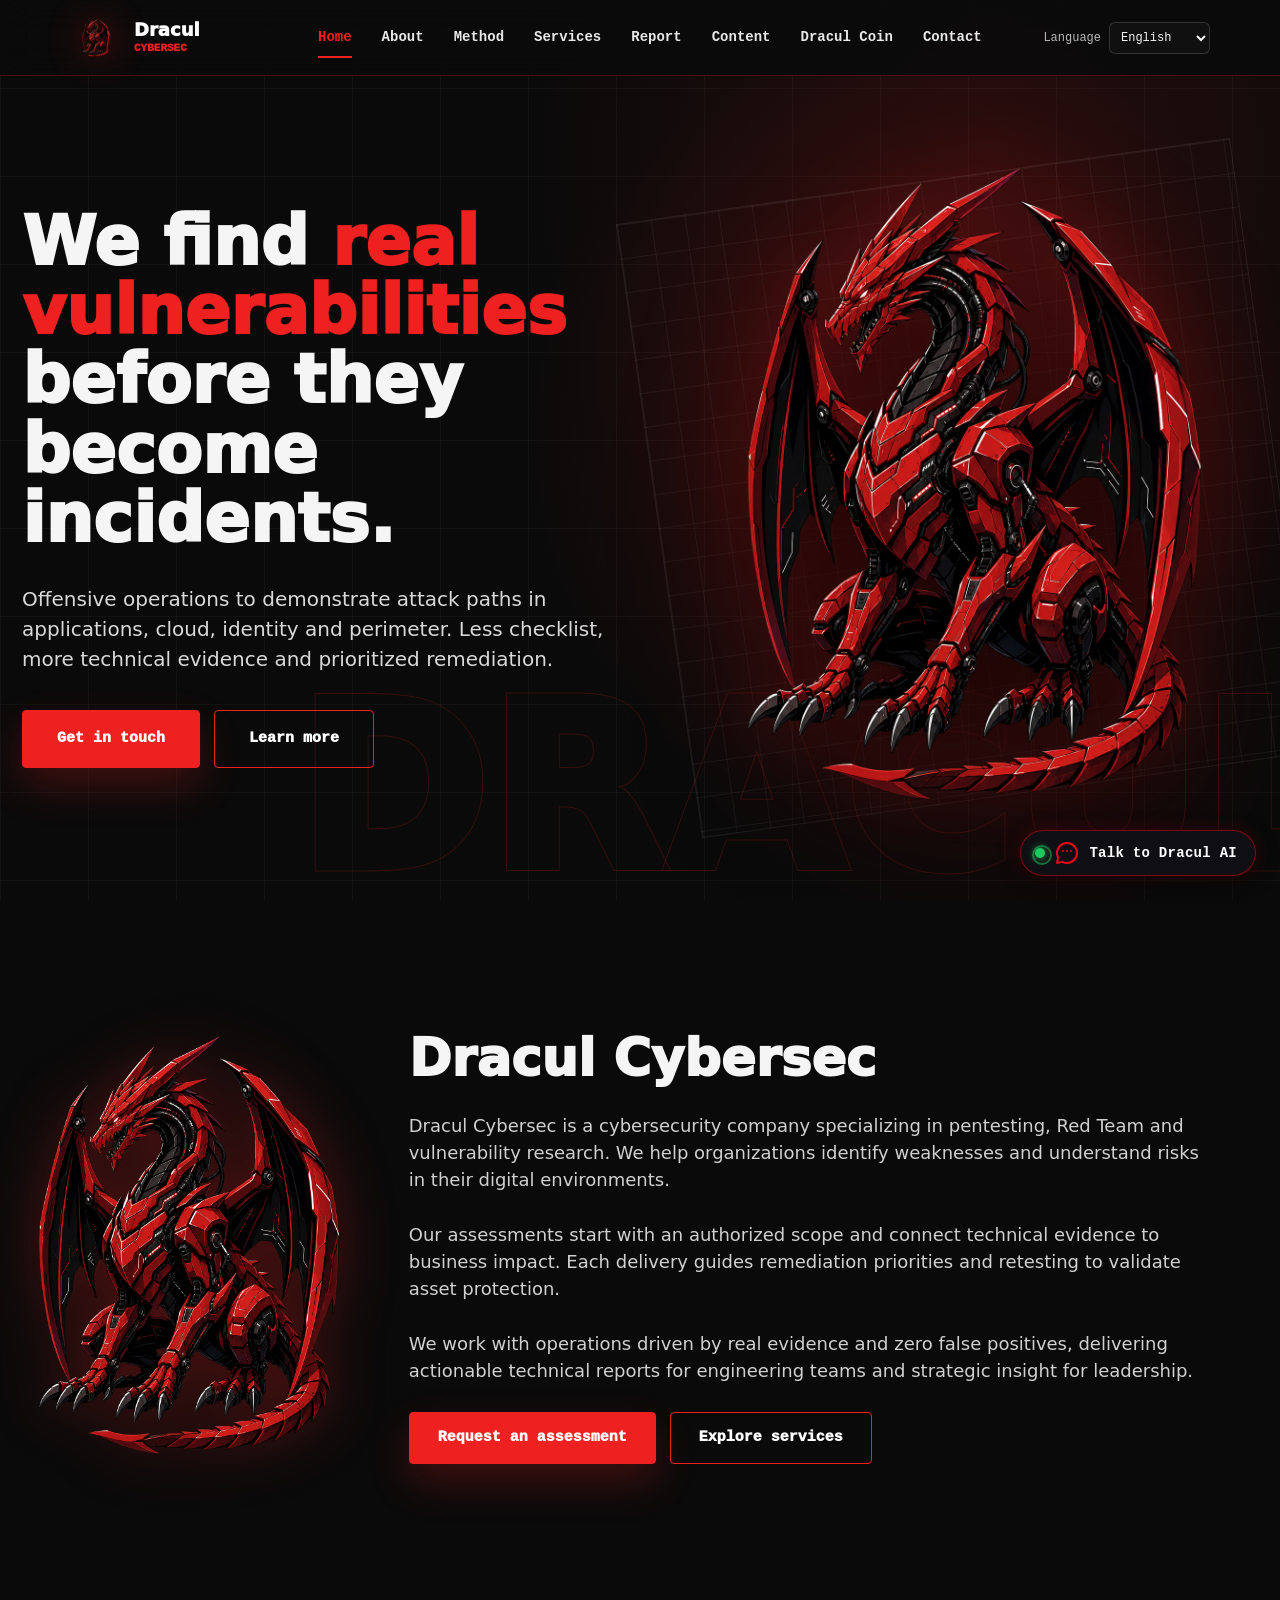
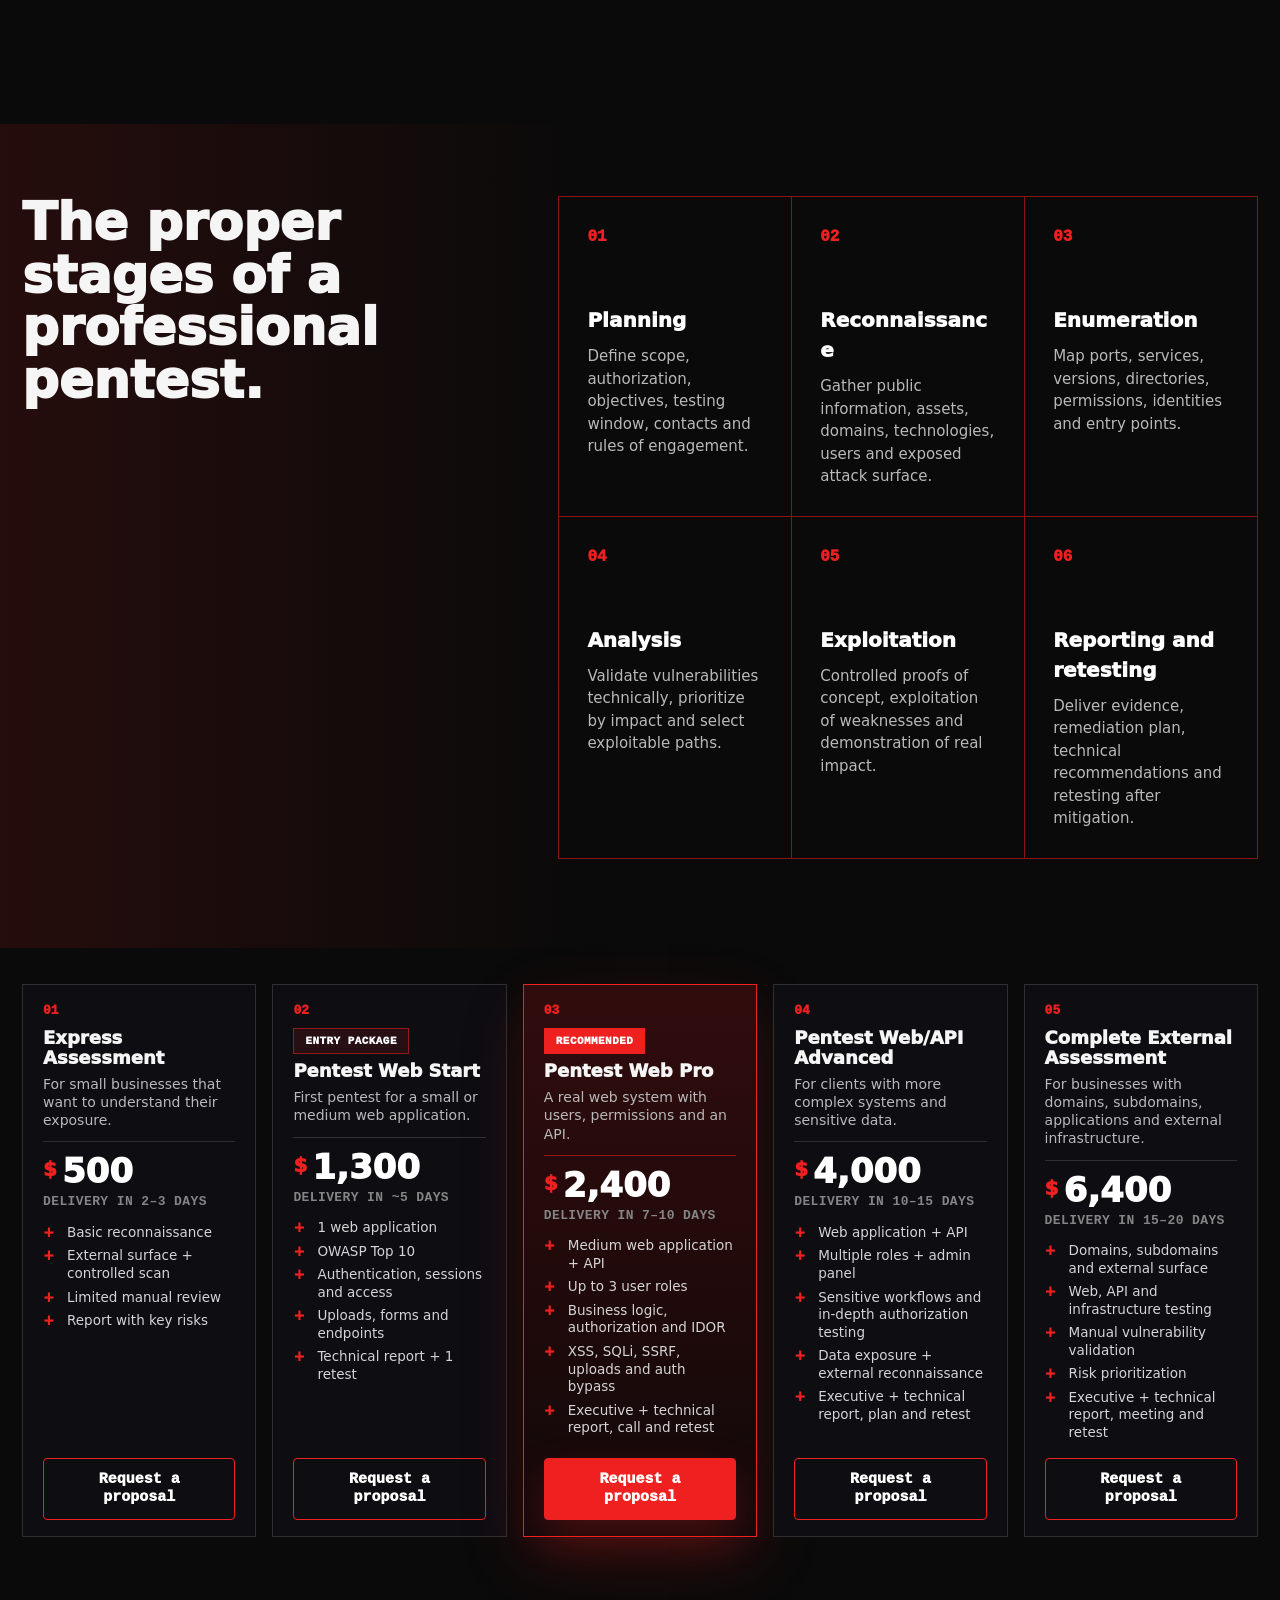
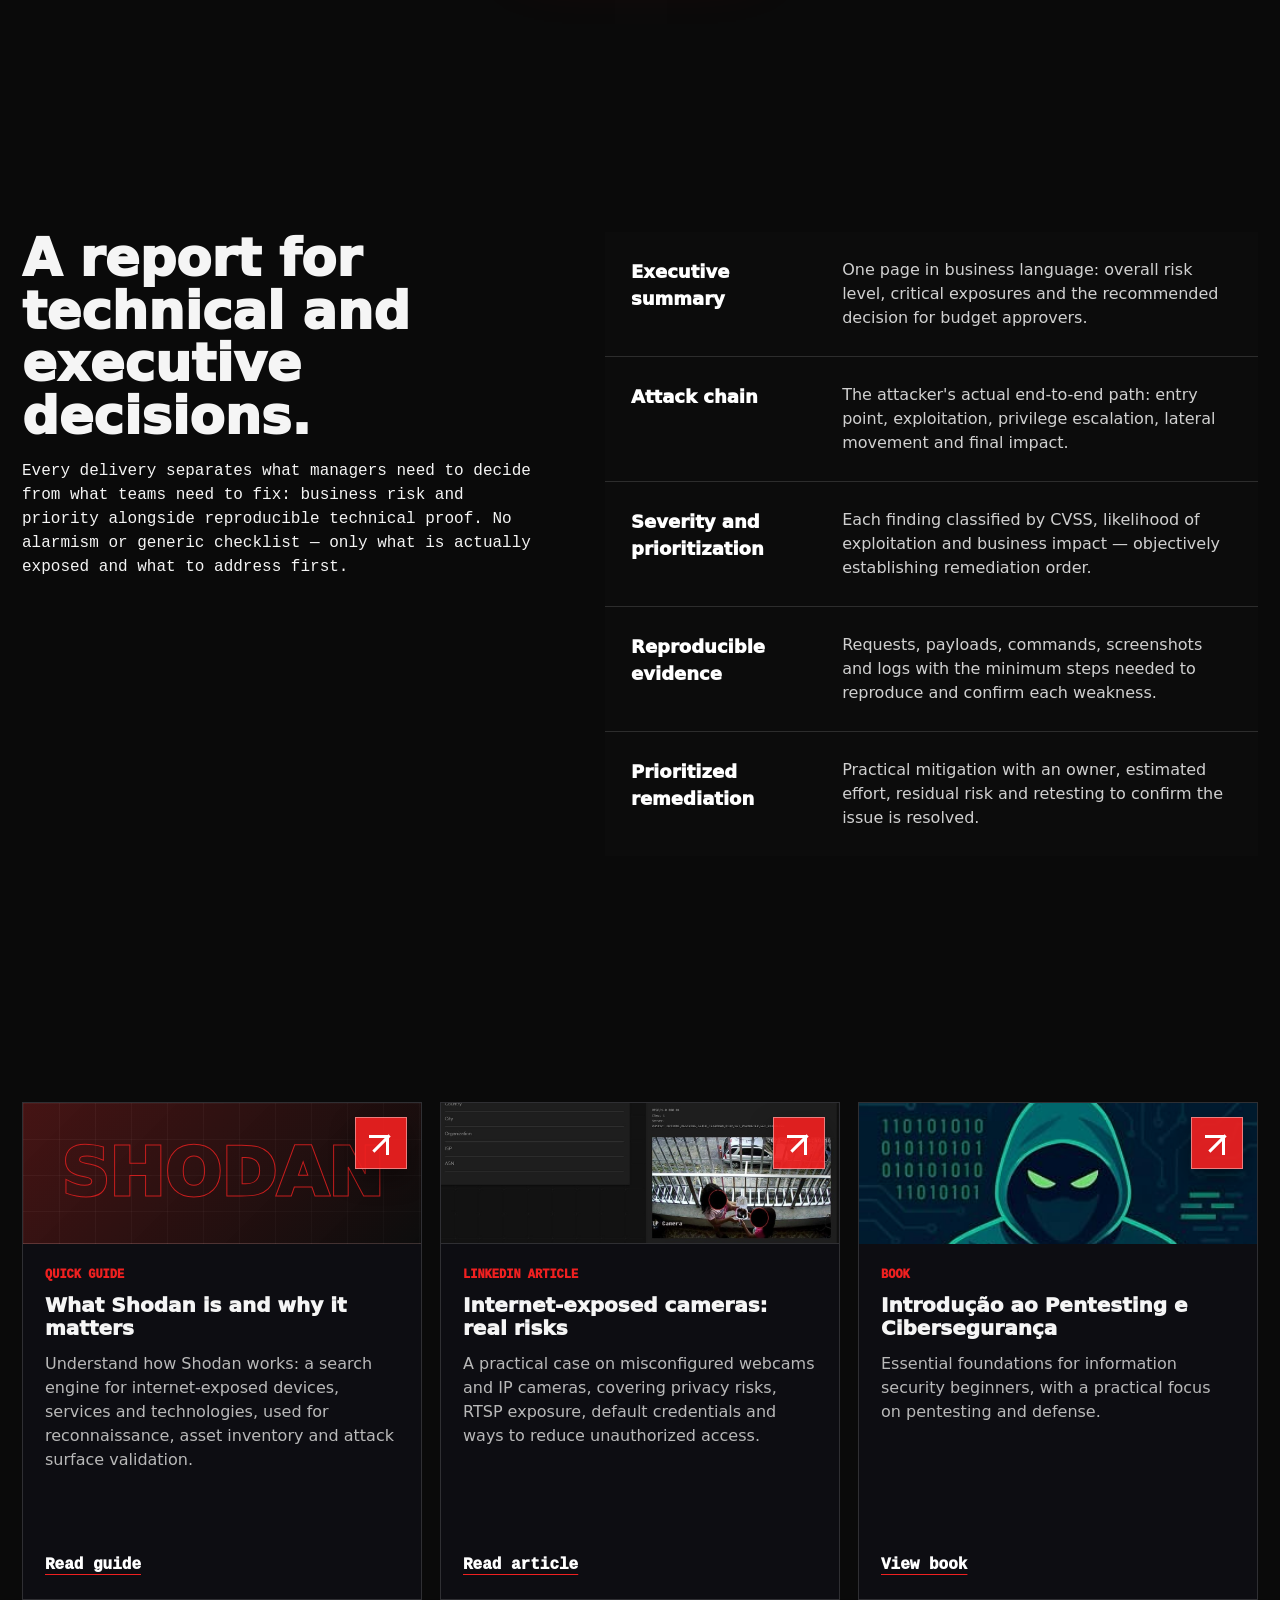
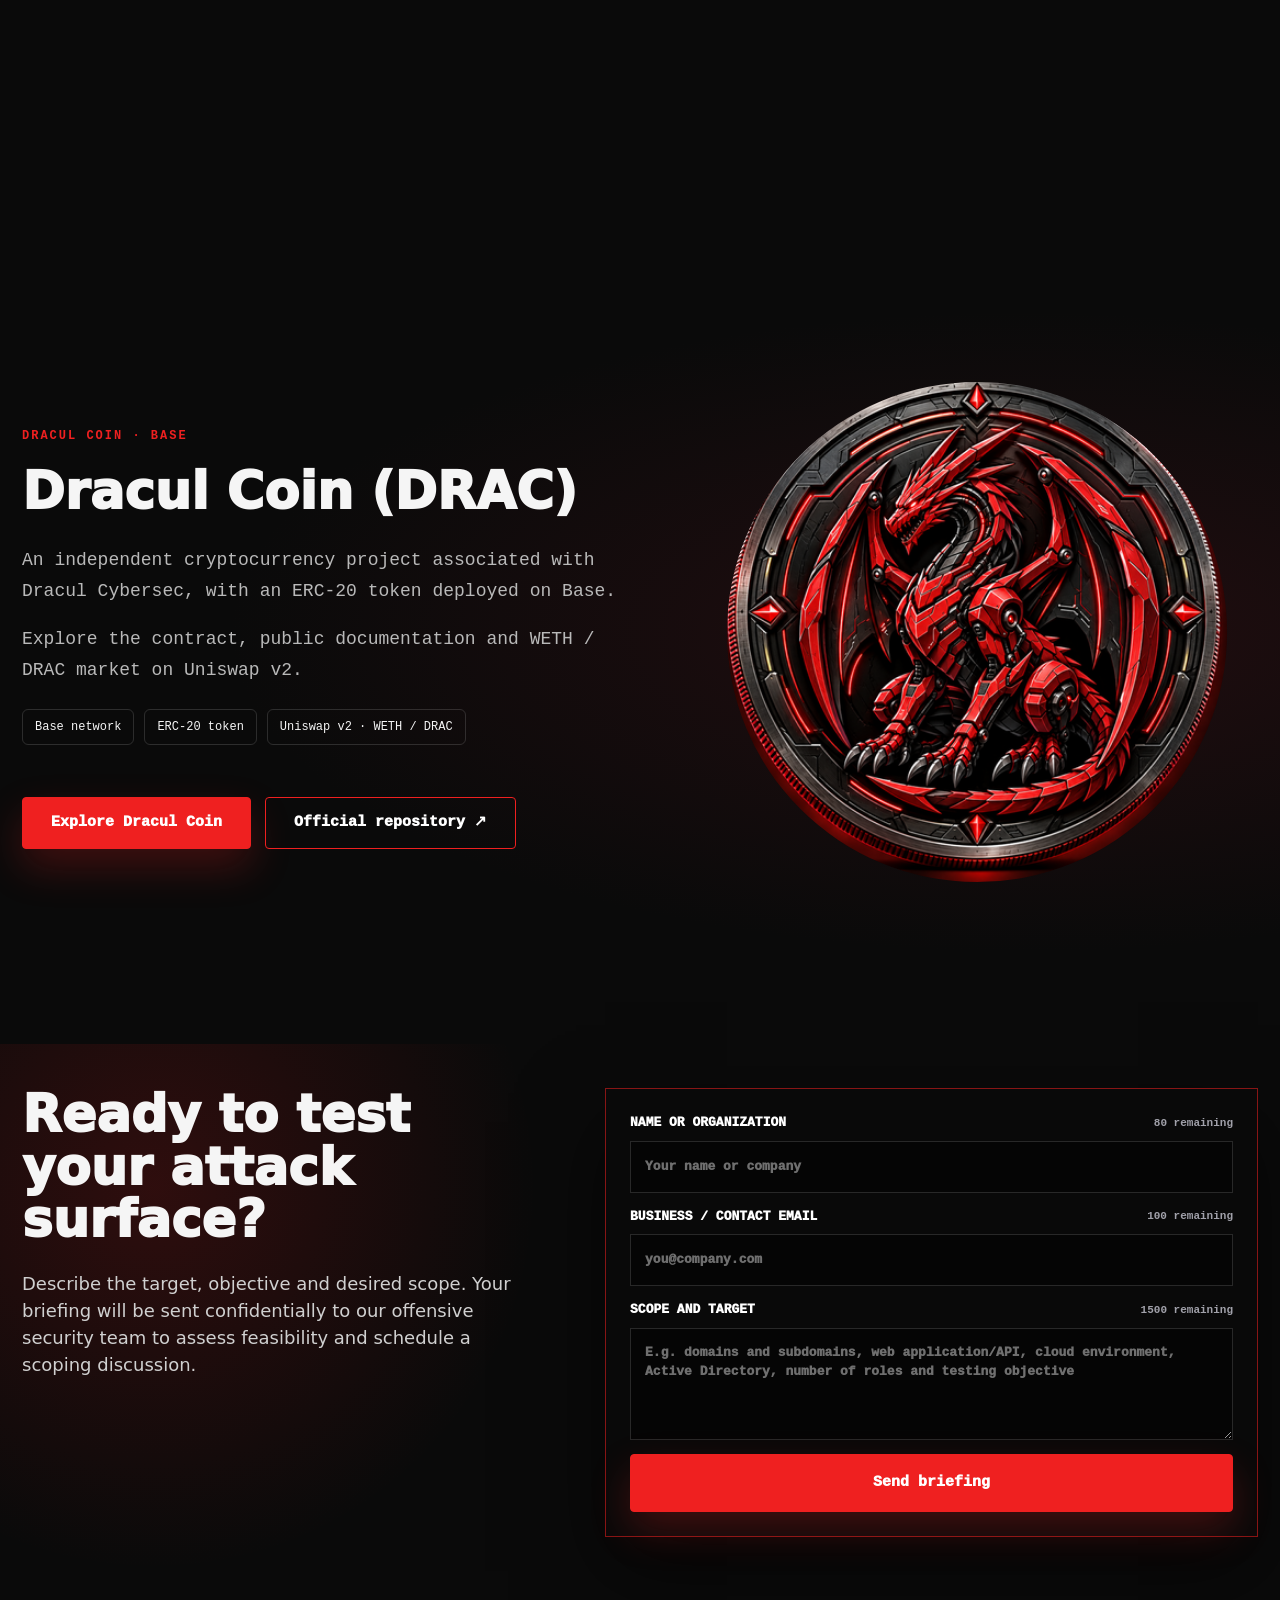
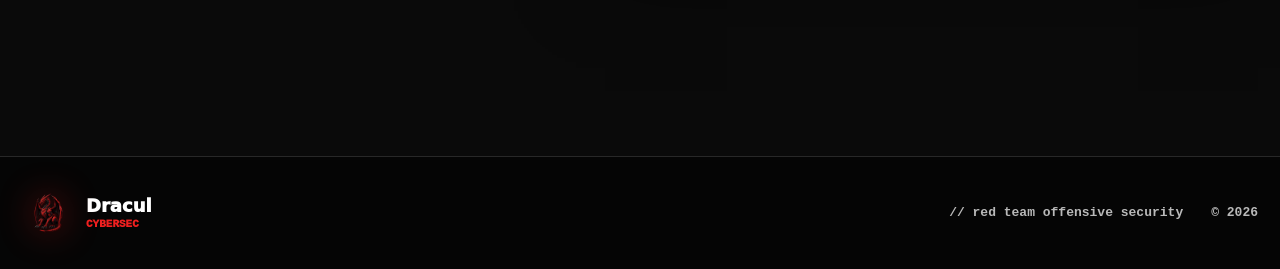
==== commit c6624c42: "chore: refresh services layout stylesheet cache key" ====
--- a/docs/index.html
+++ b/docs/index.html
@@ -25,7 +25,7 @@
 <meta content="https://draculcybersec.com/assets/dracul-brand-mark.png" name="twitter:image"/>
 <link href="assets/favicon.png" rel="icon" type="image/png"/>
 <link as="image" href="assets/dracul-brand-mark.png" rel="preload"/>
-<link href="styles.css?v=20261011j" rel="stylesheet"/>
+<link href="styles.css?v=20261014-services-fit" rel="stylesheet"/>
 <!-- Schema.org JSON-LD para indexadores (Google, Bing) -->
 <script type="application/ld+json">
     {
@@ -440,11 +440,7 @@
               Conte o alvo, o objetivo e o escopo desejado. O briefing será transmitido com sigilo absoluto para a nossa equipe técnica de segurança ofensiva para avaliação de viabilidade e agendamento de alinhamento.
             </p>
 </div>
-<form action="https://formsubmit.co/support@draculcybersec.com" class="contact-form" data-contact-form="" method="POST">
-<input name="_next" type="hidden" value="https://draculcybersec.com/#contato"/>
-<input name="_subject" type="hidden" value="[Briefing Dracul Cybersec] Novo briefing recebido"/>
-<input name="_captcha" type="hidden" value="false"/>
-<input name="_template" type="hidden" value="table"/>
+<form class="contact-form" data-contact-form="">
 <label>
 <div class="field-header">
 <span>Nome ou Organização</span>
@@ -780,8 +776,8 @@
 </footer>
 <!-- Toast notification popup (Desktop: bottom-left, Mobile: bottom-center) -->
 <div aria-atomic="true" aria-live="polite" class="dracul-toast-container" id="dracul-toast-container"></div>
-<script src="locale.js?v=20261011j"></script>
-<script src="portfolio-locale.js?v=20261011j"></script>
-<script src="script.js?v=20261011j"></script>
+<script src="locale.js?v=20261011p"></script>
+<script src="portfolio-locale.js?v=20261011p"></script>
+<script src="script.js?v=20261011p"></script>
 </body>
 </html>
--- a/docs/styles.css
+++ b/docs/styles.css
@@ -812,6 +812,54 @@
   font-weight: 950;
   text-decoration: underline;
   text-underline-offset: 4px;
+}
+
+/* Fit all five pricing cards inside shorter desktop section viewports. */
+@media (min-width: 1241px) and (max-height: 950px) {
+  .services-section {
+    padding-block: clamp(24px, 4vh, 38px);
+  }
+
+  .services-section .price-card {
+    padding-block: 16px;
+  }
+
+  .services-section .price-head {
+    gap: 7px;
+    padding-bottom: 12px;
+  }
+
+  .services-section .price-card h3 {
+    font-size: 18px;
+  }
+
+  .services-section .price-for {
+    font-size: 14px;
+    line-height: 1.3;
+  }
+
+  .services-section .price-value {
+    margin-top: 12px;
+    font-size: 34px;
+  }
+
+  .services-section .price-term {
+    margin-bottom: 12px;
+  }
+
+  .services-section .price-list {
+    gap: 6px;
+    margin-bottom: 16px;
+  }
+
+  .services-section .price-list li {
+    font-size: 13.5px;
+    line-height: 1.3;
+  }
+
+  .services-section .price-card .price-cta {
+    min-height: 44px;
+  }
 }
 
 .content-section {
@@ -1664,6 +1712,8 @@
   width: 100%;
   background: linear-gradient(90deg, #e50914, #ff3333);
   transform-origin: left;
+  will-change: transform;
+  pointer-events: none;
 }
 
 /* Mobile Toast Positioning: Centered at the bottom */
